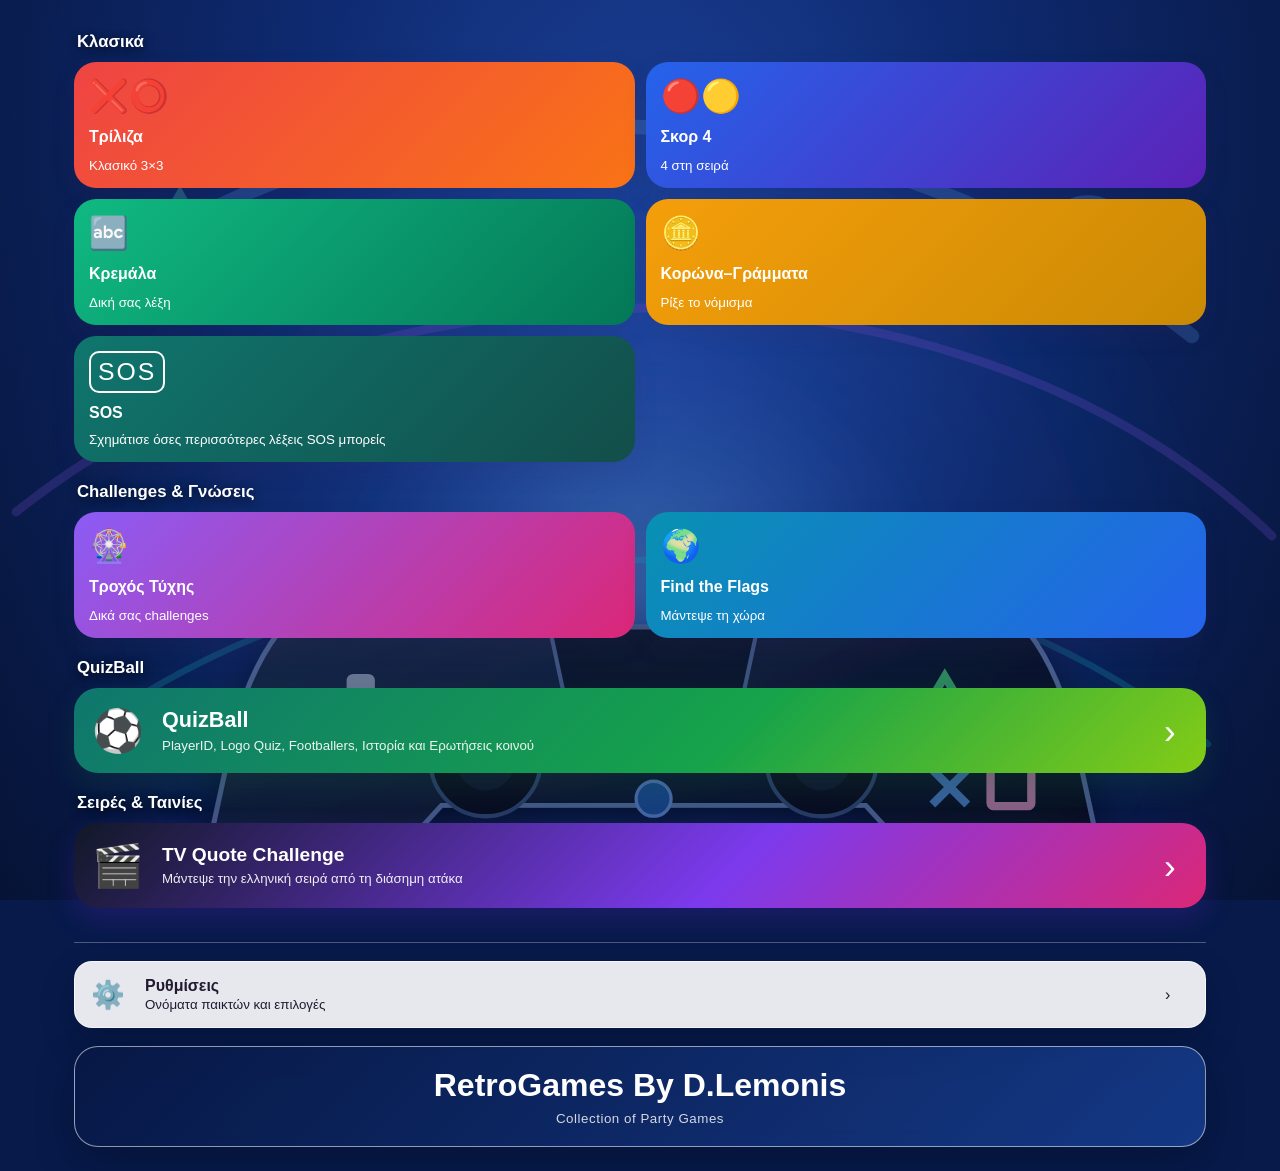
==== index.html @ a73747a1 "Add files via upload" ====
<!DOCTYPE html>
<html lang="el">
<head>
<meta charset="UTF-8">
<meta name="viewport" content="width=device-width,initial-scale=1,viewport-fit=cover">
<meta name="theme-color" content="#5b21b6">
<title>RetroGames By D.Lemonis</title>
<link rel="manifest" href="manifest.json">
<link rel="stylesheet" href="style.css?v=stable4">
</head>
<body class="home-view">
<div class="app">
<header class="topbar">
<button id="back" class="header-box back-box hidden" aria-label="Πίσω">←</button>
<div class="brand-box"><h1 id="title">RetroGames By D.Lemonis</h1><p id="subtitle" class="hidden"></p></div>
<div class="header-spacer" aria-hidden="true"></div>
</header>

<main>
<div id="gamePlayersBar" class="game-players-bar hidden" aria-label="Ονόματα παικτών">
  <input id="quickP1" type="text" value="Παίκτης 1" aria-label="Όνομα Παίκτη 1" maxlength="24">
  <span>VS</span>
  <input id="quickP2" type="text" value="Παίκτης 2" aria-label="Όνομα Παίκτη 2" maxlength="24">
</div>
<section id="home" class="screen active">

<h2>Κλασικά</h2>
<div class="grid">
<button class="game red" data-screen="tic"><i>❌⭕</i><b>Τρίλιζα</b><small>Κλασικό 3×3</small></button>
<button class="game blue" data-screen="connect"><i>🔴🟡</i><b>Σκορ 4</b><small>4 στη σειρά</small></button>
<button class="game green" data-screen="hang"><i>🔤</i><b>Κρεμάλα</b><small>Δική σας λέξη</small></button>
<button class="game gold" data-screen="coin"><i>🪙</i><b>Κορώνα–Γράμματα</b><small>Ρίξε το νόμισμα</small></button>
<button class="game sos-card" data-screen="sos"><i>SOS</i><b>SOS</b><small>Σχημάτισε όσες περισσότερες λέξεις SOS μπορείς</small></button>
</div>

<h2>Challenges & Γνώσεις</h2>
<div class="grid">
<button class="game purple" data-screen="wheel"><i>🎡</i><b>Τροχός Τύχης</b><small>Δικά σας challenges</small></button>
<button class="game cyan" type="button" onclick="location.href='find-the-flags.html'"><i>🌍</i><b>Find the Flags</b><small>Μάντεψε τη χώρα</small></button>
</div>

<h2>QuizBall</h2>
<button class="quizball-hero" data-screen="sports"><span class="quizball-icon">⚽</span><span><b>QuizBall</b><small>PlayerID, Logo Quiz, Footballers, Ιστορία και Ερωτήσεις κοινού</small></span><span class="quizball-arrow">›</span></button>

<h2>Σειρές & Ταινίες</h2>
<button class="quote-game-hero" data-screen="quotes"><span class="quote-game-icon">🎬</span><span><b>TV Quote Challenge</b><small>Μάντεψε την ελληνική σειρά από τη διάσημη ατάκα</small></span><span class="quizball-arrow">›</span></button>

<div class="home-settings-wrap">
  <button class="home-settings-btn" data-screen="settings"><span>⚙️</span><span><b>Ρυθμίσεις</b><small>Ονόματα παικτών και επιλογές</small></span><span>›</span></button>
</div>
<div class="home-brand-banner" aria-label="RetroGames By D.Lemonis">
  <strong>RetroGames By D.Lemonis</strong>
  <small>Collection of Party Games</small>
</div>
</section>

<section id="tic" class="screen">
<div class="card score"><span><small id="ticN1"></small><b id="ticS1">0</b></span><span><small>Σειρά</small><b id="ticTurn">❌</b></span><span><small id="ticN2"></small><b id="ticS2">0</b></span></div>
<div id="ticBoard" class="tic-board"></div><p id="ticMsg" class="msg"></p>
<div class="actions"><button id="ticNew" class="primary">Νέος γύρος</button><button id="ticReset">Μηδενισμός</button></div>
</section>

<section id="connect" class="screen">
<div class="card score"><span><small id="conN1"></small><b id="conS1">0</b></span><span><small>Σειρά</small><b id="conTurn">🔴</b></span><span><small id="conN2"></small><b id="conS2">0</b></span></div>
<div id="conBoard" class="con-board"></div><p id="conMsg" class="msg"></p>
<div class="actions"><button id="conNew" class="primary">Νέος γύρος</button><button id="conReset">Μηδενισμός</button></div>
</section>

<section id="sos" class="screen">
<div class="card sos-head">
  <div><small>Παίζει τώρα</small><b id="sosTurnName">Παίκτης 1</b></div>
  <div class="sos-score"><span><small id="sosName1">Παίκτης 1</small><b id="sosScore1">0</b></span><span><small id="sosName2">Παίκτης 2</small><b id="sosScore2">0</b></span></div>
</div>
<div class="card sos-controls">
  <p>Διάλεξε γράμμα και μετά πάτησε ένα άδειο τετράγωνο.</p>
  <div class="sos-letter-pick"><button id="sosPickS" class="active">S</button><button id="sosPickO">O</button></div>
</div>
<div id="sosBoard" class="sos-board" aria-label="Πίνακας SOS"></div>
<p id="sosMsg" class="msg"></p>
<div class="actions"><button id="sosNew" class="primary">Νέο παιχνίδι</button><button id="sosReset">Μηδενισμός σκορ</button></div>
<div class="card sos-rules"><b>Κανόνες</b><p>Κάθε οριζόντιο, κάθετο ή διαγώνιο SOS δίνει 1 πόντο. Όταν σχηματίσεις SOS, παίζεις ξανά. Το παιχνίδι τελειώνει όταν γεμίσει ο πίνακας.</p></div>
</section>

<section id="hang" class="screen">
<div id="hangSetup" class="card form-card"><h2>Νέα κρυφή λέξη</h2>
<label>Λέξη<input id="secret" type="text" autocomplete="on" autocorrect="on" autocapitalize="characters" spellcheck="true" placeholder="Γράψε την κρυφή λέξη"></label>
<label>Βοήθεια<input id="hint" type="text" placeholder="π.χ. Ζώο"></label>
<button id="hangStart" class="primary full">Έναρξη</button></div>
<div id="hangPlay" class="hidden">
<div class="card hang-card"><div id="hangFace">🙂</div><small>Λάθη: <b id="mistakes">0</b>/6</small><p id="hintOut"></p><div id="wordOut"></div><p id="wrongOut"></p></div>
<div id="keyboard" class="keyboard"></div><p id="hangMsg" class="msg"></p><button id="hangNew" class="primary full">Νέα λέξη</button>
</div>
</section>

<section id="coin" class="screen">
<div class="card coin-card"><div id="coinDisc" class="coin-disc">👑</div><h2 id="coinResult">Πάτησε για ρίψη</h2><button id="flipCoin" class="primary full">Ρίξε το νόμισμα</button></div>
<div class="card list-card"><h3>Τελευταίες ρίψεις</h3><div id="coinHistory"></div></div>
</section>

<section id="wheel" class="screen">
<div class="card wheel-players-card">
  <div class="wheel-turn-head"><span>Παίζει τώρα</span><strong id="wheelCurrentPlayer">Παίκτης 1</strong></div>
  <div class="inline"><input id="wheelPlayerInput" type="text" placeholder="Όνομα νέου παίκτη" maxlength="24"><button id="addWheelPlayer">＋</button></div>
  <div id="wheelPlayersList" class="wheel-players-list"></div>
</div>
<div class="wheel-wrap"><canvas id="wheelCanvas" width="700" height="700"></canvas><div class="pointer">▼</div></div>
<button id="spinWheel" class="primary full">Γύρισε τον τροχό</button><p id="wheelResult" class="msg"></p>
<div class="card form-card"><h3>Επιλογές τροχού (έως 12)</h3><p class="helper">Ο τροχός ξεκινά με 12 επιλογές. Μπορείς να τις αλλάξεις, να τις διαγράψεις ή να προσθέσεις νέες μέχρι το όριο.</p>
<div class="inline"><input id="wheelInput" type="text" placeholder="Νέο challenge"><button id="addWheel">＋</button></div>
<div id="wheelItems"></div></div>
</section>

<section id="flags" class="screen">
<div class="card quiz-card"><div class="flag-image-wrap"><img id="flagImage" class="flag-image" src="assets/flags/greece.webp" alt="Σημαία χώρας"></div><h2>Ποια χώρα είναι;</h2>
<div id="flagOptions" class="options"></div><p id="flagMsg" class="msg"></p>
<div class="row"><b>Σκορ: <span id="flagScore">0</span></b><button id="nextFlag" class="primary">Επόμενη</button></div></div>
</section>

<section id="sports" class="screen qb-dark">
<div id="quizSetup">
  <div class="qb-cover card"><div class="qb-ball">⚽</div><h2>QUIZBALL</h2><p>Inspired from</p><strong>ΑΙΜΙΛΙΟΣ ΟΙΚΟΝΟΜΙΔΗΣ</strong><small>(creator QuizBall)</small></div>
  <div class="card form-card qb-dark-card">
    <h2>ΕΠΙΛΟΓΗ ΠΑΙΚΤΩΝ</h2>
    <label>Αριθμός παικτών<select id="qbPlayerCount"><option value="1">1 παίκτης</option><option value="2">2 παίκτες</option><option value="3">3 παίκτες</option></select></label>
    <div id="qbNames" class="sports-names"></div>
  </div>
  <div class="card form-card qb-dark-card">
    <h2>ΕΠΙΛΟΓΗ ΚΑΤΗΓΟΡΙΩΝ</h2>
    <p class="helper">Οι επιλεγμένες κατηγορίες θα είναι διαθέσιμες σε κάθε σειρά. Μπορείς να διαλέξεις την ίδια κατηγορία ξανά.</p>
    <div class="qb-category-list">
      <label class="qb-choice active"><input type="checkbox" value="logo1" checked><span><b>LOGO QUIZ ×1</b><small>3 επιλογές · 1 πόντος</small></span></label>
      <label class="qb-choice"><input type="checkbox" value="logo2"><span><b>LOGO QUIZ ×2</b><small>Πληκτρολόγηση · 2 πόντοι</small></span></label>
      <label class="qb-choice"><input type="checkbox" value="top5"><span><b>TOP 5 ×3</b><small>5 σωστές απαντήσεις</small></span></label>
      <label class="qb-choice"><input type="checkbox" value="playerid"><span><b>PLAYER ID ×2</b><small>Καρτέλα καριέρας</small></span></label>
      <label class="qb-choice"><input type="checkbox" value="footballers"><span><b>FOOTBALLERS ×1</b><small>Φωτογραφία · 4 επιλογές</small></span></label>
      <label class="qb-choice"><input type="checkbox" value="audience"><span><b>ΕΡΩΤΗΣΕΙΣ ΚΟΙΝΟΥ ×1</b><small>Πληκτρολόγηση</small></span></label>
    </div>
    <div id="qbRoundsInfo" class="rounds-info"></div><button id="qbStart" class="primary full">ΕΝΑΡΞΗ ΠΑΙΧΝΙΔΙΟΥ</button>
  </div>
</div>
<div id="quizGame" class="hidden">
  <div class="sports-game-head card qb-dark-card"><div><small>ΠΑΙΖΕΙ ΤΩΡΑ</small><b id="qbTurnName"></b><small id="qbProgress"></small></div><div id="qbScoreboard" class="sports-scoreboard"></div><button id="qbQuit" class="secondary">ΤΕΛΟΣ</button></div>
  <div id="qbCategoryPick" class="card quiz-card qb-dark-card"><h2>ΔΙΑΛΕΞΕ ΚΑΤΗΓΟΡΙΑ</h2><div id="qbAvailableCats" class="qb-pick-grid"></div></div>
  <div id="qbBeforeQuestion" class="card quiz-card qb-dark-card hidden"><h2 id="qbBeforeTitle"></h2><p>Θέλεις να χρησιμοποιήσεις τον διπλασιασμό πριν δεις την ερώτηση;</p><div class="qb-before-actions"><button id="qbUseDouble" class="help-btn">×2 ΠΟΝΤΟΙ<small>1 χρήση</small></button><button id="qbNoDouble" class="primary">ΧΩΡΙΣ ΔΙΠΛΑΣΙΑΣΜΟ</button></div></div>
  <div id="qbQuestionCard" class="card quiz-card qb-dark-card hidden">
    <div class="qb-question-top"><span id="qbCategory" class="quiz-chip"></span><b id="qbPoints"></b></div>
    <div id="qbImageBox" class="image-box logo logo-mask"><img id="qbLogo" alt="Εικόνα ερώτησης"><div id="qbLogoFallback">⚽</div><div class="logo-cover logo-cover-top"></div><div class="logo-cover logo-cover-mid"></div></div>
    <div id="qbPlayerIdCard" class="player-id-card hidden"></div><h2 id="qbQuestion"></h2><div id="qbMultiple" class="options"></div>
    <button id="qbConfirm" class="primary full hidden" disabled>ΕΠΙΒΕΒΑΙΩΣΗ ΑΠΑΝΤΗΣΗΣ</button><div id="qbWritten" class="written-answer hidden"><input id="qbAnswer" type="text" autocomplete="off" placeholder="Γράψε την απάντηση"><button id="qbSubmit" class="primary">ΕΠΙΒΕΒΑΙΩΣΗ ΑΠΑΝΤΗΣΗΣ</button></div>
    <div id="qbTop5" class="top5-panel hidden"><p class="helper">Βρες 5 σωστές. Έχεις δικαίωμα για 1 λάθος.</p><div id="qbTop5Inputs" class="top5-inputs"></div><button id="qbTop5Check4" class="primary full">ΕΛΕΓΧΟΣ</button><div id="qbTop5Decision" class="top5-decision hidden"><div class="actions"><button id="qbTop5Stop">ΣΤΑΜΑΤΑΩ · +1</button><button id="qbTop5Risk" class="primary">ΡΙΣΚΑΡΩ ΓΙΑ 3</button></div></div><div id="qbTop5RiskBox" class="hidden"><input id="qbTop5Fifth" type="text" placeholder="5η απάντηση"><button id="qbTop5Submit5" class="primary full">ΕΛΕΓΧΟΣ</button></div></div>
    <div class="qb-helps"><button id="qb5050" class="help-btn">50-50<small>1 χρήση</small></button><button id="qbPass" class="pass-btn">ΠΑΣΟ<small>Χάνεις την ερώτηση</small></button></div>
    <p id="qbMsg" class="msg"></p><button id="qbNext" class="primary full hidden">ΕΠΟΜΕΝΟΣ ΠΑΙΚΤΗΣ</button>
  </div>
</div>
<div id="quizResults" class="hidden"><div class="card quiz-results qb-dark-card"><div class="result-ball">🏆</div><h2>ΤΕΛΙΚΑ ΑΠΟΤΕΛΕΣΜΑΤΑ</h2><div id="qbFinal"></div><button id="qbAgain" class="primary full">ΝΕΟ ΠΑΙΧΝΙΔΙ</button></div></div>
</section>

<section id="quotes" class="screen">
<div id="quoteHub">
  <div class="card quote-cover"><div class="quote-cover-icon">🎬</div><h2>TV Quote Challenge</h2><p>Δες τη φωτογραφία, διάβασε την ατάκα και μάντεψε την ελληνική σειρά.</p></div>
  <div class="quote-hub-actions">
    <div class="quote-level-title">Διάλεξε επίπεδο</div>
    <button id="quoteBeginnerBtn" class="primary full">🖼️ ΑΡΧΑΡΙΟΣ · ΜΕ ΦΩΤΟΓΡΑΦΙΑ</button>
    <button id="quoteAdvancedBtn" class="secondary full">💬 ΠΡΟΧΩΡΗΜΕΝΟΣ · ΜΟΝΟ ΑΤΑΚΑ</button>
    <button id="quoteManageBtn" class="secondary full">＋ ΠΡΟΣΘΗΚΗ / ΕΠΕΞΕΡΓΑΣΙΑ ΕΡΩΤΗΣΕΩΝ</button>
  </div>
  <p id="quoteCount" class="helper centered"></p>
</div>

<div id="quoteManager" class="hidden">
  <div class="card form-card">
    <h2>Νέα ερώτηση</h2>
    <label>Φωτογραφία σειράς ή ταινίας<input id="quoteImage" type="file" accept="image/*"></label>
    <div id="quotePreview" class="quote-preview hidden"><img alt="Προεπισκόπηση"></div>
    <label>Ατάκα<textarea id="quoteText" rows="3" placeholder="Γράψε την ατάκα..."></textarea></label>
    <label>Σωστή σειρά ή ταινία<input id="quoteCorrect" type="text" placeholder="π.χ. Στο Παρά Πέντε"></label>
    <label>Λάθος επιλογή 1<input id="quoteWrong1" type="text"></label>
    <label>Λάθος επιλογή 2<input id="quoteWrong2" type="text"></label>
    <label>Λάθος επιλογή 3<input id="quoteWrong3" type="text"></label>
    <button id="quoteSave" class="primary full">ΑΠΟΘΗΚΕΥΣΗ ΕΡΩΤΗΣΗΣ</button>
  </div>
  <div class="card list-card"><h3>Αποθηκευμένες ερωτήσεις</h3><div id="quoteQuestionList"></div></div>
  <button id="quoteManagerBack" class="secondary full">ΠΙΣΩ</button>
</div>

<div id="quoteGame" class="hidden">
  <div class="card quote-score"><span>Γύρος <b id="quoteRound">1</b></span><span id="quoteLevelBadge" class="quote-level-badge">Αρχάριος</span><span>Σκορ <b id="quoteScore">0</b></span></div>
  <div class="card quiz-card quote-card">
    <div id="quoteGameImage" class="quote-game-image hidden"><img alt="Εικόνα ερώτησης"></div>
    <blockquote id="quoteGameText"></blockquote>
    <h3>Από ποια ελληνική σειρά είναι;</h3>
    <div id="quoteOptions" class="options"></div>
    <button id="quoteConfirm" class="primary full" disabled>ΕΠΙΒΕΒΑΙΩΣΗ ΑΠΑΝΤΗΣΗΣ</button>
    <p id="quoteMsg" class="msg"></p>
    <button id="quoteNext" class="primary full hidden">ΕΠΟΜΕΝΗ ΕΡΩΤΗΣΗ</button>
  </div>
  <button id="quoteEnd" class="secondary full">ΤΕΛΟΣ ΠΑΙΧΝΙΔΙΟΥ</button>
</div>

<div id="quoteResults" class="hidden">
  <div class="card quote-results"><div>🏆</div><h2>Τέλος παιχνιδιού</h2><p>Τελικό σκορ</p><strong id="quoteFinalScore">0</strong><button id="quoteAgain" class="primary full">ΝΕΟ ΠΑΙΧΝΙΔΙ</button></div>
</div>
</section>



<section id="settings" class="screen">
<div class="card form-card"><h2>Ονόματα παικτών</h2>
<label>Παίκτης 1<input id="p1Input" type="text"></label>
<label>Παίκτης 2<input id="p2Input" type="text"></label>
<button id="saveSettings" class="primary full">Αποθήκευση ονομάτων</button></div>

<div class="card form-card settings-games"><h2>Διορθώσεις παιχνιδιών</h2>
<p class="helper">Άνοιξε γρήγορα το παιχνίδι που θέλεις να διορθώσεις ή να ενημερώσεις.</p>
<button id="settingsWheel" class="settings-link"><span>🎡</span><span><b>Τροχός Τύχης</b><small>Προσθήκη, αλλαγή και διαγραφή επιλογών</small></span><span>›</span></button>
<button id="settingsQuotes" class="settings-link"><span>🎬</span><span><b>TV Quote Challenge</b><small>Προσθήκη και επεξεργασία ερωτήσεων</small></span><span>›</span></button>
<button id="settingsQuizball" class="settings-link"><span>⚽</span><span><b>QuizBall</b><small>Άνοιγμα κατηγοριών και ερωτήσεων</small></span><span>›</span></button>
</div>

<div class="card form-card"><h2>Find the Flags</h2>
<p class="helper">Μπορείς να διορθώσεις το όνομα χώρας, να αλλάξεις τη σημαία ή να προσθέσεις νέα χώρα.</p>
<div class="flag-editor-add"><input id="newFlagEmoji" placeholder="assets/flags/όνομα.webp" type="text" maxlength="8" placeholder="🇬🇷"><input id="newFlagCountry" type="text" placeholder="Όνομα χώρας"><button id="addFlagItem" class="primary">＋</button></div>
<div id="flagEditorList" class="flag-editor-list"></div>
<button id="resetFlags" class="secondary full">Επαναφορά αρχικής λίστας</button>
</div>
</section>
</main>
</div>
<div id="toast"></div>
<script src="app.js?v=stable4"></script>
</body>
</html>
---- style.css ----
*{box-sizing:border-box}:root{--p:#5b21b6;--p2:#9333ea;--bg:#f5f2ff;--card:#fff;--txt:#211a32;--mut:#756d86;--border:#e7e1ef}
html,body{margin:0;min-height:100%;font-family:-apple-system,BlinkMacSystemFont,"Segoe UI",Arial,sans-serif;background:linear-gradient(#eee8ff,#faf8ff 38%,#f6f4f8);color:var(--txt)}
button,input{font:inherit}button{cursor:pointer}.app{max-width:760px;margin:auto;padding:env(safe-area-inset-top) 15px calc(24px + env(safe-area-inset-bottom))}
header{display:grid;grid-template-columns:44px 1fr 44px;gap:8px;align-items:center;padding:14px 0 18px}h1{margin:0;font-size:1.35rem}header p{margin:3px 0;color:var(--mut);font-size:.85rem}.icon{height:44px;border:0;border-radius:14px;background:white;font-size:1.2rem;box-shadow:0 8px 24px #3b26651c}.hidden{display:none!important}.screen,.pane{display:none}.screen.active,.pane.active{display:block}.card{background:#fffffff2;border:1px solid #fff;border-radius:22px;box-shadow:0 10px 28px #3b266518}.players{padding:18px;display:flex;justify-content:space-between}.players span{color:var(--mut)}h2{font-size:1.05rem;margin:20px 3px 10px}.grid{display:grid;grid-template-columns:1fr 1fr;gap:11px}.game{min-height:126px;border:0;border-radius:22px;padding:15px;color:#fff;text-align:left;display:flex;flex-direction:column;justify-content:space-between;box-shadow:0 10px 25px #39275a22}.game i{font-style:normal;font-size:2rem}.game b,.game small{display:block}.red{background:linear-gradient(135deg,#ef4444,#f97316)}.blue{background:linear-gradient(135deg,#2563eb,#5b21b6)}.green{background:linear-gradient(135deg,#10b981,#047857)}.gold{background:linear-gradient(135deg,#f59e0b,#ca8a04)}.purple{background:linear-gradient(135deg,#8b5cf6,#db2777)}.cyan{background:linear-gradient(135deg,#0891b2,#2563eb)}.sport{background:linear-gradient(135deg,#16a34a,#15803d)}.dark{background:linear-gradient(135deg,#475569,#111827)}
.score{display:grid;grid-template-columns:1fr 90px 1fr;text-align:center;padding:14px}.score small{display:block;color:var(--mut)}.score b{font-size:1.55rem}.tic-board{width:min(88vw,390px);aspect-ratio:1;margin:20px auto;padding:8px;display:grid;grid-template-columns:repeat(3,1fr);gap:8px;background:#d8cff0;border-radius:22px}.tic-cell{border:0;border-radius:16px;background:#fff;font-size:3rem}.msg{text-align:center;min-height:25px;font-weight:800;color:var(--p)}.actions{display:flex;gap:9px;justify-content:center}.actions button,.primary,.form-card button,.inline button{border:0;border-radius:14px;padding:13px 17px;font-weight:800}.primary{background:linear-gradient(135deg,var(--p),var(--p2));color:#fff}.full{width:100%}.con-board{margin:20px auto;width:min(96vw,520px);background:#2563eb;border:7px solid #1d4ed8;border-radius:20px;padding:7px;display:grid;grid-template-columns:repeat(7,1fr);gap:5px}.con-cell{aspect-ratio:1;border:0;border-radius:50%;background:#eef2ff}.con-cell.r{background:#ef4444}.con-cell.y{background:#facc15}
.form-card,.list-card,.quiz-card,.coin-card{padding:20px;margin-bottom:15px}.form-card label{display:block;margin:14px 0;font-weight:700;font-size:.9rem}.form-card input,.inline input{width:100%;margin-top:7px;border:1px solid var(--border);border-radius:14px;padding:13px;background:#faf9fd}.hang-card{text-align:center;padding:20px}.hang-card #hangFace{font-size:4.5rem}.hang-card #wordOut{font-size:1.7rem;font-weight:900;letter-spacing:.2em;margin:20px 0}.keyboard{display:grid;grid-template-columns:repeat(6,1fr);gap:6px;margin:15px 0}.keyboard button{border:0;border-radius:10px;background:#fff;padding:11px 3px;font-weight:800}.keyboard button:disabled{opacity:.3}
.coin-card{text-align:center}.coin-disc{width:180px;height:180px;border-radius:50%;margin:10px auto 20px;background:radial-gradient(circle at 35% 30%,#fff3a4,#eab308 55%,#a16207);display:grid;place-items:center;font-size:5rem;border:8px solid #facc15}.coin-disc.flip{animation:flip .9s ease}@keyframes flip{to{transform:rotateY(1080deg)}}.wheel-wrap{position:relative;width:min(92vw,520px);margin:0 auto 14px}.wheel-wrap canvas{width:100%;display:block}.pointer{position:absolute;top:-5px;left:50%;transform:translateX(-50%);font-size:2.4rem;color:#ef4444}.inline{display:flex;gap:7px}.inline input{margin:0}#wheelItems>div,.custom-row{display:flex;gap:8px;align-items:center;padding:10px 0;border-bottom:1px solid var(--border)}#wheelItems span,.custom-row span{flex:1}.flag{font-size:7rem;text-align:center}.options{display:grid;grid-template-columns:1fr 1fr;gap:8px}.options button{padding:13px;border:1px solid var(--border);border-radius:13px;background:#fff;font-weight:700}.options button.correct{background:#dcfce7;border-color:#22c55e}.options button.wrong{background:#fee2e2;border-color:#ef4444}.row{display:flex;justify-content:space-between;align-items:center}.tabs{display:flex;gap:7px;overflow:auto;margin-bottom:14px}.tab{white-space:nowrap;border:0;border-radius:999px;padding:10px 14px;background:#ece8f4;font-weight:700}.tab.active{background:var(--p);color:#fff}.image-box{height:300px;border-radius:18px;background:#ece8f4;overflow:hidden;display:grid;place-items:center}.image-box img{width:100%;height:100%;object-fit:cover}.image-box div{font-size:5rem}.image-box.logo img{object-fit:contain;padding:25px;background:#fff}.stat-grid{display:grid;grid-template-columns:1fr 1fr;gap:11px}.stat-grid .card{text-align:center;padding:22px}.stat-grid small{display:block;color:var(--mut)}.stat-grid b{font-size:1.8rem}#toast{position:fixed;bottom:25px;left:50%;transform:translate(-50%,30px);opacity:0;background:#1f172a;color:#fff;padding:12px 17px;border-radius:13px;transition:.2s;z-index:20}#toast.show{opacity:1;transform:translate(-50%,0)}
@media(max-width:420px){.game{min-height:116px;padding:13px}.keyboard{grid-template-columns:repeat(5,1fr)}.image-box{height:250px}.options{grid-template-columns:1fr}}.help{margin:-4px 0 12px;color:var(--mut);font-size:.9rem;line-height:1.4}.import-editor{display:grid;grid-template-columns:repeat(2,minmax(0,1fr));gap:10px;margin:12px 0}.import-item{border:1px solid var(--border);border-radius:16px;padding:9px;background:#faf9fd}.import-item img,.custom-thumb{width:100%;height:130px;object-fit:cover;border-radius:12px;background:#ece8f4}.import-item input{width:100%;margin-top:8px;border:1px solid var(--border);border-radius:11px;padding:10px}.custom-entry{border-bottom:1px solid var(--border);padding:12px 0}.custom-entry-head{display:flex;gap:10px;align-items:center}.custom-entry .custom-thumb{width:72px;height:72px;flex:0 0 72px}.custom-entry-main{flex:1;min-width:0}.custom-entry-main input{width:100%;border:1px solid var(--border);border-radius:11px;padding:10px;margin-bottom:7px}.custom-entry-actions{display:flex;gap:6px}.custom-entry-actions button{border:0;border-radius:10px;padding:8px 10px}.logo .custom-thumb,.import-item.team img{object-fit:contain;background:white;padding:7px}@media(max-width:420px){.import-editor{grid-template-columns:1fr}}

.helper{color:var(--mut);font-size:.9rem;margin-top:-4px}.import-editor{display:grid;grid-template-columns:repeat(2,1fr);gap:10px;margin:12px 0}.import-item{border:1px solid var(--border);border-radius:16px;padding:10px;background:#faf9fd}.import-item img{width:100%;aspect-ratio:1;object-fit:cover;border-radius:12px;background:#fff}.import-item input{margin-top:8px!important}.custom-row img{width:58px;height:58px;object-fit:cover;border-radius:12px;background:#fff}.custom-row .edit-name{flex:1;min-width:0;border:1px solid var(--border);border-radius:10px;padding:9px}.team-badge{width:100%;height:100%;display:grid;place-items:center;background:linear-gradient(145deg,#111827,#475569);color:white;font-weight:900;font-size:2.2rem;clip-path:polygon(50% 0,92% 16%,84% 76%,50% 100%,16% 76%,8% 16%)}@media(max-width:420px){.import-editor{grid-template-columns:1fr}}
.photo-change{display:inline-flex!important;align-items:center;border:0;border-radius:10px;padding:8px 10px!important;margin:0!important;background:#ece8f4;font-size:inherit!important;font-weight:700!important;cursor:pointer}.custom-entry-main small{display:block;color:var(--mut);margin-bottom:5px}

select{width:100%;margin-top:7px;border:1px solid var(--border);border-radius:14px;padding:13px;background:#faf9fd}.secondary{border:1px solid var(--border);border-radius:14px;padding:12px 16px;background:#fff;font-weight:800}.sports-start{max-width:560px;margin:0 auto}.sports-start .secondary{margin-top:10px}.sports-names{display:grid;grid-template-columns:repeat(3,1fr);gap:8px}.sports-game-head{padding:14px;display:grid;grid-template-columns:1fr auto auto;gap:12px;align-items:center;margin-bottom:14px}.sports-game-head small{display:block;color:var(--mut)}.sports-game-head b{display:block;font-size:1.1rem}.sports-scoreboard{display:flex;gap:7px;flex-wrap:wrap}.sports-scoreboard span{min-width:65px;padding:7px 10px;border-radius:12px;background:#f0ecf7;text-align:center}.sports-scoreboard span.active{background:var(--p);color:#fff}.sports-scoreboard small,.sports-scoreboard b{display:block}.add-head{display:flex;align-items:center;gap:12px;margin-bottom:10px}.add-head h2{margin:0}.upload-box{display:block;border:2px dashed var(--p);border-radius:16px;padding:16px;text-align:center;background:#f7f2ff}.upload-box input{margin-top:10px!important}.import-item.team img{object-fit:contain!important;padding:8px;background:#fff}.logo img{object-fit:contain!important;background:#fff!important;padding:18px!important}@media(max-width:560px){.sports-names{grid-template-columns:1fr}.sports-game-head{grid-template-columns:1fr}.sports-scoreboard{order:3}.sports-game-head .secondary{width:100%}}
/* V5 - καθαρή κεφαλίδα και QuizBall */
.topbar{grid-template-columns:58px minmax(0,1fr) 82px;gap:10px;padding-top:14px}
.brand-box{min-height:58px;background:#fff;border:1px solid #fff;border-radius:18px;box-shadow:0 10px 26px #3b26651c;display:flex;flex-direction:column;justify-content:center;padding:10px 15px;overflow:hidden}
.brand-box h1{font-size:1.15rem;line-height:1.2;white-space:normal;word-break:normal}
.header-box{height:58px;border:0;border-radius:18px;background:#fff;box-shadow:0 10px 26px #3b26651c;font-weight:800;color:var(--txt)}
.settings-box{display:flex;flex-direction:column;align-items:center;justify-content:center;gap:2px;padding:5px}.settings-box span{font-size:1.25rem}.settings-box small{font-size:.65rem}.back-box{font-size:1.5rem}
.quizball-hero{width:100%;border:0;border-radius:24px;padding:18px;background:linear-gradient(135deg,#0f766e,#16a34a 58%,#84cc16);color:#fff;display:grid;grid-template-columns:58px 1fr 24px;align-items:center;gap:12px;text-align:left;box-shadow:0 12px 28px #16653435}.quizball-icon{font-size:2.6rem}.quizball-hero b{display:block;font-size:1.35rem}.quizball-hero small{display:block;margin-top:4px;line-height:1.35;opacity:.92}.quizball-arrow{font-size:2.2rem}
.quizball-title{padding:18px;display:flex;align-items:center;gap:14px;margin-bottom:14px;background:linear-gradient(135deg,#052e2b,#166534);color:#fff}.quizball-title>span{font-size:3rem}.quizball-title h2{margin:0;font-size:1.45rem}.quizball-title p{margin:4px 0 0;opacity:.85}
.quiz-category-grid{display:grid;grid-template-columns:1fr 1fr;gap:11px}.quiz-category{min-height:142px;border:0;border-radius:22px;padding:16px;color:#fff;text-align:left;display:flex;flex-direction:column;justify-content:space-between;box-shadow:0 10px 24px #1f29372c}.quiz-category i{font-style:normal;font-size:2.2rem}.quiz-category b{font-size:1.08rem}.quiz-category small{line-height:1.3}.quiz-category.playerid{background:linear-gradient(135deg,#2563eb,#4338ca)}.quiz-category.logoquiz{background:linear-gradient(135deg,#f97316,#dc2626)}.quiz-category.footballers{background:linear-gradient(135deg,#16a34a,#047857)}.quiz-category.history{background:linear-gradient(135deg,#7c3aed,#4c1d95)}.quiz-category.audience{background:linear-gradient(135deg,#0891b2,#0e7490);grid-column:1/-1;min-height:118px}.manage-quiz{margin-top:12px;border:1px solid #d8d0e8;border-radius:16px;padding:14px;background:#fff;font-weight:800;color:var(--p)}
.quiz-chip{display:inline-block;padding:7px 11px;border-radius:999px;background:#ede9fe;color:#5b21b6;font-weight:800;font-size:.8rem}.text-quiz-card h2{font-size:1.35rem;line-height:1.35;margin:18px 0}.question-list{margin-top:20px}.question-list h3{margin:18px 0 6px}.question-row{display:grid;grid-template-columns:1fr auto auto;gap:7px;align-items:center;padding:11px 0;border-bottom:1px solid var(--border)}.question-row div{min-width:0}.question-row b,.question-row small{display:block}.question-row small{color:var(--mut);margin-top:4px}.question-row button{padding:9px!important}
@media(max-width:420px){.topbar{grid-template-columns:50px minmax(0,1fr) 70px}.brand-box h1{font-size:1rem}.settings-box small{font-size:.58rem}.quiz-category-grid{grid-template-columns:1fr 1fr}.quiz-category{min-height:132px;padding:13px}.quiz-category small{font-size:.78rem}}

/* QuizBall ολοκληρωμένο παιχνίδι */
.qb-category-list{display:grid;gap:9px}.qb-choice{margin:0!important;display:flex!important;align-items:center;gap:12px;padding:13px;border:1px solid var(--border);border-radius:16px;background:#faf9fd}.qb-choice.active{border-color:#16a34a;background:#f0fdf4}.qb-choice input{width:22px!important;height:22px;margin:0!important}.qb-choice span{display:block}.qb-choice b,.qb-choice small{display:block}.qb-choice small{color:var(--mut);margin-top:3px}.qb-choice:has(input:disabled){opacity:.5}.rounds-info{display:flex;justify-content:space-between;align-items:center;margin:14px 0;padding:13px;border-radius:14px;background:#ede9fe}.rounds-info small{color:var(--mut)}.qb-question-top{display:flex;justify-content:space-between;align-items:center;margin-bottom:12px}.logo-mask{position:relative}.logo-mask:after{content:"";position:absolute;left:10%;right:10%;top:3%;height:20%;backdrop-filter:blur(12px);-webkit-backdrop-filter:blur(12px);background:#ffffffa8;border-radius:12px;pointer-events:none}.written-answer{display:flex;gap:8px;margin-top:14px}.written-answer input{flex:1;min-width:0;border:1px solid var(--border);border-radius:14px;padding:13px}.qb-helps{display:grid;grid-template-columns:1fr 1fr;gap:8px;margin:15px 0}.help-btn{border:1px solid #d8d0e8;border-radius:14px;padding:12px;background:#fff;font-weight:800}.help-btn small{display:block;color:var(--mut);font-weight:600;margin-top:3px}.help-btn.used,.help-btn:disabled{opacity:.45}.quiz-results{text-align:center;padding:24px}.result-ball{font-size:4rem}.quiz-results h2{font-size:1.6rem}.result-row{display:flex;justify-content:space-between;align-items:center;padding:14px;border-bottom:1px solid var(--border);font-size:1.05rem}.result-row:first-child{background:#fefce8;border-radius:14px}.result-row b{white-space:nowrap}@media(max-width:520px){.rounds-info{align-items:flex-start;flex-direction:column;gap:4px}.written-answer{flex-direction:column}.qb-helps{grid-template-columns:1fr 1fr}}
.top5-panel{margin-top:14px}.top5-inputs{display:grid;gap:10px;margin:12px 0}.top5-inputs input,#qbTop5Fifth{width:100%;box-sizing:border-box}.top5-decision{margin-top:14px;padding:14px;border-radius:14px;background:rgba(245,158,11,.12);border:1px solid rgba(245,158,11,.35)}.top5-decision p{margin-top:0}.top5-decision .actions{display:grid;grid-template-columns:1fr 1fr;gap:10px}.top5-panel .correct-input{border-color:#16a34a;background:rgba(22,163,74,.08)}

/* QuizBall creator credit — εμφανίζεται μόνο στην αρχική οθόνη του QuizBall */
.quizball-credit{margin:.35rem 0 0;font-size:.78rem;opacity:.82;font-style:italic;line-height:1.35}
.quizball-credit strong{font-style:normal;letter-spacing:.02em}

.top5-mistake-note{margin:0 0 10px;font-weight:700;color:#f4c95d}.wrong-input{border-color:#ef5350!important;background:rgba(239,83,80,.12)!important}

/* V12 — Responsive/mobile-first βελτιώσεις για iPhone, Android, tablet και υπολογιστή */
html{-webkit-text-size-adjust:100%;text-size-adjust:100%}
body{overflow-x:hidden}
button,input,select{touch-action:manipulation}
button{min-height:44px;-webkit-tap-highlight-color:transparent}
input,select{font-size:16px}
.app{width:100%;max-width:1180px;padding-left:max(12px,env(safe-area-inset-left));padding-right:max(12px,env(safe-area-inset-right));padding-bottom:max(24px,env(safe-area-inset-bottom))}

/* Το QuizBall γεμίζει σωστά τον διαθέσιμο χώρο χωρίς να γίνεται υπερβολικά πλατύ */
#sports{width:100%}
#quizSetup,#quizGame,#quizResults{width:100%;max-width:920px;margin-inline:auto}
#sports .form-card,#sports .quiz-card,#sports .sports-game-head,#sports .quizball-title{border-radius:20px}
#sports .primary,#sports .secondary,#sports .help-btn{min-height:48px}
#sports .qb-choice{min-height:62px}
#sports .qb-choice span{min-width:0}
#sports .qb-choice b{font-size:1rem}
#sports .qb-choice small{line-height:1.35}
#sports .image-box{height:clamp(220px,42vw,390px)}
#sports .image-box.logo img{max-width:100%;max-height:100%}
#sports .qb-question-top{gap:10px;flex-wrap:wrap}
#sports #qbQuestion{font-size:clamp(1.2rem,3vw,1.7rem);line-height:1.35;text-align:center;margin:16px 0}
#sports .options button{min-height:54px;font-size:1rem}
#sports .written-answer input,#sports .top5-inputs input,#sports #qbTop5Fifth{min-height:50px;font-size:16px}
#sports .top5-inputs{grid-template-columns:repeat(2,minmax(0,1fr))}
#sports .sports-scoreboard{justify-content:center}
#sports .sports-scoreboard span{min-width:90px}
#sports .qb-helps button{min-height:54px}

/* Tablet / desktop */
@media (min-width:768px){
  .app{padding-left:24px;padding-right:24px}
  .topbar{position:sticky;top:0;z-index:10;padding:14px 0;background:linear-gradient(#eee8fff2,#eee8ffcc,transparent);backdrop-filter:blur(8px);-webkit-backdrop-filter:blur(8px)}
  #quizSetup{display:grid;grid-template-columns:1fr 1.15fr;gap:16px;align-items:start}
  #quizSetup>.quizball-title{grid-column:1/-1}
  #quizSetup>.form-card{margin-bottom:0}
  #sports .qb-category-list{grid-template-columns:1fr 1fr}
  #sports .qb-choice:nth-child(n+4){grid-column:auto}
  #sports .sports-game-head{grid-template-columns:minmax(180px,1fr) auto auto}
  #sports .quiz-card{padding:28px}
  #sports .options{grid-template-columns:repeat(3,minmax(0,1fr))}
  #sports .top5-inputs{grid-template-columns:repeat(2,minmax(0,1fr))}
}

/* Μεγάλος υπολογιστής */
@media (min-width:1024px){
  #quizGame{max-width:980px}
  #sports .quiz-card{padding:32px 40px}
  #sports .image-box{height:410px}
  #sports .written-answer{max-width:720px;margin:16px auto 0}
  #sports .qb-helps{max-width:720px;margin:18px auto}
  #sports .top5-panel{max-width:760px;margin:14px auto 0}
}

/* Κινητά */
@media (max-width:767px){
  .app{max-width:100%;padding-top:env(safe-area-inset-top)}
  .topbar{grid-template-columns:48px minmax(0,1fr) 68px;gap:7px;padding:10px 0 12px}
  .header-box{height:52px;border-radius:15px}
  .brand-box{min-height:52px;border-radius:15px;padding:8px 11px}
  .brand-box h1{font-size:.98rem}
  .settings-box span{font-size:1.1rem}
  .settings-box small{font-size:.55rem}
  #sports .quizball-title{padding:15px;gap:10px}
  #sports .quizball-title>span{font-size:2.35rem}
  #sports .quizball-title h2{font-size:1.3rem}
  #sports .quizball-title p{font-size:.86rem}
  #sports .quizball-credit{font-size:.72rem}
  #sports .form-card,#sports .quiz-card{padding:16px}
  #sports .sports-game-head{padding:12px;grid-template-columns:1fr;gap:10px}
  #sports .sports-scoreboard{order:2;display:grid;grid-template-columns:repeat(3,minmax(0,1fr));width:100%}
  #sports .sports-scoreboard span{min-width:0;padding:7px 5px}
  #sports .sports-game-head .secondary{order:3;width:100%}
  #sports .qb-category-list{gap:8px}
  #sports .qb-choice{padding:11px;gap:10px}
  #sports .rounds-info{font-size:.92rem}
  #sports .image-box{height:min(62vw,300px);border-radius:16px}
  #sports .image-box.logo img{padding:14px!important}
  #sports .logo-mask:after{left:6%;right:6%;height:22%}
  #sports .options{grid-template-columns:1fr;gap:9px}
  #sports .written-answer{flex-direction:column}
  #sports .written-answer button{width:100%}
  #sports .top5-inputs{grid-template-columns:1fr}
  #sports .top5-decision .actions{grid-template-columns:1fr}
  #sports .qb-helps{grid-template-columns:1fr 1fr;gap:8px}
  #sports .quiz-results{padding:22px 16px}
}

/* Πολύ μικρές οθόνες iPhone */
@media (max-width:380px){
  .app{padding-left:max(9px,env(safe-area-inset-left));padding-right:max(9px,env(safe-area-inset-right))}
  #sports .form-card,#sports .quiz-card{padding:13px}
  #sports .qb-choice b{font-size:.93rem}
  #sports .qb-choice small{font-size:.76rem}
  #sports .sports-scoreboard{grid-template-columns:1fr}
  #sports .qb-helps{grid-template-columns:1fr}
  #sports .image-box{height:240px}
}

/* Οριζόντια χρήση κινητού */
@media (orientation:landscape) and (max-height:540px) and (min-width:600px){
  #quizGame{max-width:100%}
  #sports .sports-game-head{position:sticky;top:0;z-index:8}
  #sports .quiz-card{display:grid;grid-template-columns:minmax(250px,42%) 1fr;column-gap:18px;align-items:start}
  #sports .qb-question-top,#sports #qbQuestion,#sports .options,#sports .written-answer,#sports .top5-panel,#sports .qb-helps,#sports #qbMsg,#sports #qbNext{grid-column:2}
  #sports .image-box{grid-column:1;grid-row:1/10;height:calc(100vh - 145px);min-height:230px;position:sticky;top:95px}
}
#sports .image-box.footballer-photo{background:#e9e6ef}
#sports .image-box.footballer-photo img{object-fit:cover;padding:0;background:transparent}
#sports .image-box.footballer-photo+ #qbQuestion{margin-top:14px}

/* Player ID category */
#sports .player-id-card{max-width:760px;margin:0 auto 16px;padding:18px;border:1px solid #d8d0e8;border-radius:22px;background:linear-gradient(145deg,#111827,#312e81);color:#fff;box-shadow:0 16px 34px #312e8130}
#sports .player-id-title{text-align:center;font-weight:1000;letter-spacing:.18em;font-size:1.08rem;margin-bottom:15px;color:#facc15}
#sports .player-id-route{display:grid;gap:8px}
#sports .player-id-stop{display:grid;grid-template-columns:34px 1fr;align-items:center;gap:10px;padding:9px 11px;border-radius:14px;background:#ffffff12;border:1px solid #ffffff18}
#sports .player-id-stop:not(:last-child){position:relative}
#sports .player-id-dot{width:30px;height:30px;display:grid;place-items:center;border-radius:50%;background:#facc15;color:#111827;font-weight:900}
#sports .player-id-stop b,#sports .player-id-stop small{display:block}
#sports .player-id-stop b{font-size:1rem}
#sports .player-id-stop small{margin-top:2px;color:#dbeafe;font-weight:700}
@media(max-width:520px){#sports .player-id-card{padding:13px;border-radius:18px}#sports .player-id-stop{padding:8px;grid-template-columns:30px 1fr}#sports .player-id-dot{width:27px;height:27px}#sports .player-id-stop b{font-size:.9rem}#sports .player-id-stop small{font-size:.78rem}}

/* QuizBall V16 dark game layout */
#sports.qb-dark{--qb-bg:#030817;--qb-card:#071126;--qb-line:#1d3557;--qb-blue:#42a5ff;--qb-green:#15803d;--qb-text:#f8fafc;--qb-muted:#a9b9cf;background:radial-gradient(circle at top,#0c1b38 0,#030817 42%,#02050c 100%);color:var(--qb-text);padding:12px;border-radius:24px}
#sports .qb-dark-card,#sports .qb-cover{background:linear-gradient(155deg,#071126,#020713);border:1px solid var(--qb-line);color:var(--qb-text);box-shadow:0 14px 36px #0008}
#sports .qb-cover{text-align:center;padding:28px 18px;margin-bottom:14px;background:linear-gradient(#020713dd,#071126ee),repeating-linear-gradient(0deg,#11213a 0 2px,transparent 2px 28px)}
#sports .qb-cover .qb-ball{font-size:4.6rem;filter:drop-shadow(0 0 18px #28a8ff)}
#sports .qb-cover h2{font-size:clamp(2.2rem,8vw,4rem);margin:0;color:#54b6ff;text-shadow:0 0 12px #168aff,0 0 28px #9333ea;letter-spacing:.04em}
#sports .qb-cover p,#sports .qb-cover small{display:block;color:#dbeafe;margin:8px 0 0}
#sports .qb-cover strong{display:block;color:#fde047;font-size:1.05rem;margin-top:4px}
#sports .qb-dark-card h2{color:var(--qb-blue);text-align:center;letter-spacing:.04em}
#sports .qb-dark-card label,#sports .qb-dark-card .helper{color:#dbeafe}
#sports .qb-dark-card input,#sports .qb-dark-card select{background:#020713;color:#fff;border-color:#294566}
#sports .qb-choice{background:#071126;border-color:#294566;color:#fff}
#sports .qb-choice.active{background:#0b2240;border-color:#42a5ff;box-shadow:0 0 0 1px #42a5ff55 inset}
#sports .qb-choice small,#sports .sports-game-head small,#sports .help-btn small{color:var(--qb-muted)}
#sports .rounds-info{background:#071a33;border:1px solid #294566;color:#fff}
#sports .sports-scoreboard span{background:#0b1930;color:#fff;border:1px solid #294566}
#sports .sports-scoreboard span.active{background:#0c4a6e;border-color:#38bdf8;box-shadow:0 0 16px #38bdf855}
#sports .secondary{background:#081225;color:#fff;border-color:#294566}
#sports .primary{background:linear-gradient(#1d9b3f,#0d6b2b);border:1px solid #3fd35e;color:#fff;box-shadow:0 4px 12px #0f7a3633}
#sports .quiz-chip{background:#0b3260;color:#63b3ff;border:1px solid #2e6ca8}
#sports .qb-pick-grid{display:grid;grid-template-columns:repeat(2,minmax(0,1fr));gap:12px}
#sports .qb-pick-card{min-height:92px;padding:16px;border-radius:16px;background:linear-gradient(145deg,#0b1a34,#071126);border:1px solid #31547b;color:#fff;text-align:left;box-shadow:0 8px 18px #0005}
#sports .qb-pick-card:active{transform:scale(.98)}
#sports .qb-pick-card b,#sports .qb-pick-card small{display:block}
#sports .qb-pick-card b{color:#5bb8ff;font-size:1.05rem}.qb-pick-card small{margin-top:7px;color:#c4d3e7}
#sports .qb-before-actions{display:grid;grid-template-columns:1fr 1fr;gap:12px;margin-top:18px}
#sports .help-btn{background:#081225;color:#47aaff;border-color:#31547b}
#sports .pass-btn{border:1px solid #ef4444;border-radius:14px;padding:12px;background:#3b0a12;color:#fff;font-weight:900}
#sports .pass-btn small{display:block;color:#fecaca;margin-top:3px}
#sports .options button{background:#081225;color:#fff;border-color:#31547b}
#sports .options button.correct{background:#0f5132!important;border-color:#22c55e!important;color:#fff!important}
#sports .options button.wrong{background:#5f1111!important;border-color:#ef4444!important;color:#fff!important}
#sports .image-box{background:#fff;border:1px solid #31547b;overflow:hidden}
#sports .logo-mask:after{display:none!important}
#sports .logo-cover{display:none;position:absolute;z-index:3;left:13%;right:13%;background:#fff;border-radius:10px;pointer-events:none;box-shadow:0 0 18px #fff}
#sports .image-box.logo .logo-cover{display:block}
#sports .logo-cover-top{top:5%;height:18%}
#sports .logo-cover-mid{top:48%;height:18%;opacity:.96}
#sports .footballer-photo .logo-cover{display:none!important}
#sports #qbMsg{min-height:54px;color:#f8fafc;background:#071a33;border:1px solid #294566;border-radius:14px;padding:12px;text-align:center}
#sports .result-row{border-color:#294566;color:#fff}.result-row:first-child{background:#3b3108}
@media(max-width:560px){#sports{padding:6px!important;border-radius:0!important}#sports .qb-pick-grid,#sports .qb-before-actions{grid-template-columns:1fr}#sports .qb-cover{padding:20px 12px}#sports .qb-cover .qb-ball{font-size:3.5rem}}


/* V17 - κεντρική εμφάνιση και gaming φόντο */
body{position:relative;background:radial-gradient(circle at 20% 0,#efe8ff 0,#f8f6ff 38%,#eeecf5 100%)}
body:before{content:"△  ○  ×  □\A   🎮      △\A □      ○      ×\A    ×    🎮     □";white-space:pre;position:fixed;inset:-5vh -5vw;z-index:-1;font-size:clamp(44px,8vw,100px);line-height:1.9;letter-spacing:.45em;color:#6d28d90b;transform:rotate(-8deg);pointer-events:none;overflow:hidden}
.header-spacer{width:82px}.home-settings-wrap{margin-top:34px;padding-top:18px;border-top:1px solid #ded8eb}.home-settings-btn{width:100%;display:grid;grid-template-columns:44px 1fr 24px;align-items:center;gap:10px;padding:15px 16px;border:1px solid #d7d0e6;border-radius:18px;background:#ffffffd9;text-align:left;color:var(--txt);box-shadow:0 8px 24px #35145d12}.home-settings-btn>span:first-child{font-size:1.7rem}.home-settings-btn b,.home-settings-btn small{display:block}.home-settings-btn small{margin-top:2px;color:var(--muted)}
.quote-game-hero{width:100%;border:0;border-radius:24px;padding:18px;background:linear-gradient(135deg,#111827,#7c3aed 58%,#db2777);color:#fff;display:grid;grid-template-columns:58px 1fr 24px;align-items:center;gap:12px;text-align:left;box-shadow:0 12px 28px #6d28d935}.quote-game-icon{font-size:2.6rem}.quote-game-hero b{display:block;font-size:1.2rem}.quote-game-hero small{display:block;margin-top:4px;line-height:1.35;opacity:.92}

/* Παιχνίδι ατάκας */
.quote-cover{text-align:center;padding:28px 18px;background:linear-gradient(145deg,#111827,#581c87);color:#fff}.quote-cover-icon{font-size:4rem}.quote-cover h2{margin:8px 0;color:#f5d0fe}.quote-cover p{color:#e9d5ff}.quote-hub-actions{display:grid;gap:12px}.centered{text-align:center}.quote-preview,.quote-game-image{overflow:hidden;border-radius:18px;background:#111827}.quote-preview{height:190px;margin:0 0 14px}.quote-preview img,.quote-game-image img{width:100%;height:100%;object-fit:cover}.form-card textarea{width:100%;resize:vertical;border:1px solid #ddd3ea;border-radius:12px;padding:12px;font:inherit}.quote-list-row span{min-width:0}.quote-list-row small{display:block;white-space:nowrap;overflow:hidden;text-overflow:ellipsis;max-width:260px;color:var(--muted);margin-top:3px}.quote-score{display:flex;justify-content:space-between;align-items:center;font-size:1.05rem}.quote-score b{color:#7c3aed;font-size:1.3rem}.quote-card blockquote{margin:16px 0;padding:18px;border-left:5px solid #7c3aed;border-radius:12px;background:#f3e8ff;font-size:1.25rem;font-weight:800;line-height:1.45}.quote-card h3{text-align:center}.quote-game-image{width:100%;aspect-ratio:4/3;max-height:340px}.quote-results{text-align:center;padding:30px}.quote-results>div{font-size:4rem}.quote-results strong{display:block;font-size:3rem;color:#7c3aed;margin:12px 0 22px}
@media(max-width:420px){.header-spacer{width:70px}.quote-game-hero{grid-template-columns:48px 1fr 20px;padding:15px}.quote-game-icon{font-size:2.2rem}.quote-card blockquote{font-size:1.08rem}}

/* V19 - PlayStation-inspired background and clearer glass cards */
html,body{background:#071a4a!important}
body{background-image:linear-gradient(180deg,rgba(2,8,23,.10),rgba(2,8,23,.38)),url("assets/gaming-background.svg")!important;background-size:cover!important;background-position:center top!important;background-attachment:fixed!important}
body:before{content:""!important;display:none!important}
.app{position:relative}
#home .card,.home-settings-btn,.brand-box{background:rgba(255,255,255,.90)!important;backdrop-filter:blur(14px);-webkit-backdrop-filter:blur(14px);border-color:rgba(255,255,255,.68)!important;box-shadow:0 14px 34px rgba(1,8,25,.22)!important}
.topbar{background:linear-gradient(180deg,rgba(7,26,74,.88),rgba(7,26,74,.55),transparent)!important}
.brand-box h1{color:#151126}
#home h2{color:#fff;text-shadow:0 2px 10px rgba(0,0,0,.7)}
.home-settings-wrap{border-top-color:rgba(255,255,255,.28)!important}
@media(max-width:620px){body{background-position:50% top!important;background-size:auto 1200px!important;background-repeat:repeat-y!important}}


/* V20: καθαρή αρχική, γρήγορη αλλαγή ονομάτων και μεγάλο branding στο τέλος */
body.home-view .topbar{display:none}
.game-players-bar{display:grid;grid-template-columns:minmax(0,1fr) auto minmax(0,1fr);gap:12px;align-items:center;margin:0 0 18px;padding:14px 16px;border-radius:22px;background:rgba(255,255,255,.92);backdrop-filter:blur(14px);-webkit-backdrop-filter:blur(14px);box-shadow:0 12px 30px rgba(1,8,25,.2)}
.game-players-bar span{font-weight:800;color:#81778f}
.game-players-bar input{min-width:0;width:100%;border:0;background:transparent;padding:8px 4px;font:inherit;font-weight:900;color:#211a31;outline:none}
.game-players-bar input:first-child{text-align:left}.game-players-bar input:last-child{text-align:right}
.game-players-bar input:focus{background:rgba(91,33,182,.08);border-radius:12px;padding-left:10px;padding-right:10px}
.home-brand-banner{margin-top:18px;width:100%;box-sizing:border-box;padding:20px 18px;border:1px solid rgba(255,255,255,.55);border-radius:24px;background:linear-gradient(135deg,rgba(8,24,69,.9),rgba(23,63,146,.82));color:#fff;text-align:center;box-shadow:0 15px 36px rgba(0,8,30,.34);backdrop-filter:blur(12px);-webkit-backdrop-filter:blur(12px)}
.home-brand-banner strong{display:block;font-size:clamp(1.3rem,5vw,2rem);line-height:1.15;white-space:nowrap}
.home-brand-banner small{display:block;margin-top:7px;opacity:.82;letter-spacing:.04em}
@media(max-width:420px){.game-players-bar{gap:8px;padding:12px}.game-players-bar input{font-size:.95rem}.home-brand-banner strong{font-size:1.25rem}}


/* V21: στην αρχική αφαιρείται εντελώς η πάνω κεφαλίδα/μικρό λογότυπο. */
body.home-view .topbar{display:none!important}
body.home-view main{padding-top:12px}

/* V22: καθαρή αρχική και εργαλεία διορθώσεων */
.home-view .topbar{display:none!important}
.settings-games{display:grid;gap:10px}
.settings-link{width:100%;display:grid;grid-template-columns:42px 1fr 22px;align-items:center;gap:10px;padding:14px;border:1px solid var(--border);border-radius:16px;background:#fff;text-align:left;color:var(--txt)}
.settings-link>span:first-child{font-size:1.55rem}.settings-link b,.settings-link small{display:block}.settings-link small{margin-top:3px;color:var(--mut)}
.flag-editor-add{display:grid;grid-template-columns:82px 1fr 48px;gap:8px;margin:12px 0}.flag-editor-add input{margin:0!important;min-width:0}
.flag-editor-list{display:grid;gap:8px;margin:12px 0 18px}.flag-editor-row{display:grid;grid-template-columns:72px 1fr 44px;gap:8px;align-items:center}.flag-editor-row input{width:100%;margin:0!important}.flag-editor-row button{height:44px;border:0;border-radius:12px;background:#fee2e2}
#flags .options{margin:18px 0;display:grid!important;visibility:visible!important;opacity:1!important}
#flags .options button{display:block!important;color:#171025!important;background:#fff!important;min-height:50px;font-size:1rem}
#flags .options button.correct{background:#dcfce7!important}#flags .options button.wrong{background:#fee2e2!important}
@media(max-width:520px){.flag-editor-add{grid-template-columns:70px 1fr 46px}.flag-editor-row{grid-template-columns:64px 1fr 42px}}

/* V23: καθαρή αρχική, γραμμή νίκης και πολυπαίκτης τροχός */
body.home-view .topbar{display:none!important;height:0!important;min-height:0!important;margin:0!important;padding:0!important;overflow:hidden!important}
body.home-view .brand-box,body.home-view #back,body.home-view .header-spacer{display:none!important}
.tic-board{position:relative}
.tic-cell.winning{position:relative;z-index:1;background:rgba(34,197,94,.22)!important;box-shadow:inset 0 0 0 4px #22c55e,0 0 18px rgba(34,197,94,.7);animation:ticWinPulse .7s ease-in-out infinite alternate}
@keyframes ticWinPulse{from{transform:scale(1)}to{transform:scale(1.04)}}
.wheel-players-card{margin-bottom:16px}
.wheel-turn-head{display:flex;justify-content:space-between;align-items:center;gap:12px;margin-bottom:12px}.wheel-turn-head span{color:var(--muted)}.wheel-turn-head strong{font-size:1.2rem;color:#6d28d9}
.wheel-players-list{display:flex;flex-wrap:wrap;gap:8px;margin-top:12px}.wheel-player-chip{display:grid;grid-template-columns:minmax(90px,1fr) 32px;align-items:center;gap:4px;padding:5px;border:1px solid var(--border);border-radius:12px;background:#fff}.wheel-player-chip.active{border-color:#7c3aed;box-shadow:0 0 0 3px #7c3aed22}.wheel-player-chip input{border:0!important;margin:0!important;padding:8px!important;background:transparent!important;min-width:90px}.wheel-player-chip button{border:0;border-radius:9px;background:#fee2e2;color:#b91c1c;height:34px}
@media(max-width:520px){.wheel-players-list{display:grid;grid-template-columns:1fr 1fr}.wheel-player-chip input{min-width:0}.wheel-turn-head{align-items:flex-start;flex-direction:column;gap:3px}}


/* V24: ξεχωριστές εικόνες ευρωπαϊκών σημαιών */
.flag-image-wrap{width:min(360px,88vw);aspect-ratio:3/2;margin:8px auto 18px;border-radius:18px;overflow:hidden;background:#eef4ff;box-shadow:0 14px 34px rgba(1,8,25,.22);display:flex;align-items:center;justify-content:center}
.flag-image{width:100%;height:100%;object-fit:fill;display:block}
.flag-editor-preview{width:68px;height:44px;object-fit:cover;border-radius:8px;border:1px solid #d8ddeb;background:#fff}
.flag-editor-row{grid-template-columns:76px 1fr 44px!important}
@media(max-width:520px){.flag-image-wrap{width:100%}.flag-editor-row{grid-template-columns:70px 1fr 42px!important}}

/* V30: επιλογή πριν την επιβεβαίωση στο QuizBall */
#qbMultiple button.selected{outline:3px solid #35d6ff;box-shadow:0 0 0 3px rgba(53,214,255,.22),0 0 22px rgba(53,214,255,.45);transform:translateY(-1px)}
#qbConfirm{margin-top:14px}
#qbConfirm:disabled{opacity:.45;cursor:not-allowed}

#quoteOptions button.selected{outline:4px solid #f59e0b;transform:translateY(-2px);box-shadow:0 8px 20px #f59e0b55}
#quoteConfirm{margin-top:14px}

/* Stable QuizBall V2: high-quality sprite rendering */
#sports #qbLogo{background-color:#fff;background-repeat:no-repeat;image-rendering:auto}
#sports .image-box.logo #qbLogo{padding:0!important;object-fit:unset}
#sports .image-box.footballer-photo #qbLogo{padding:0!important;object-fit:unset;background-color:#e9e6ef}
#sports .image-box.logo{min-height:320px}
.quote-game-image{max-height:440px;min-height:260px;background-color:#111827;background-repeat:no-repeat;background-position:center}
@media(max-width:520px){#sports .image-box.logo{min-height:270px}.quote-game-image{min-height:240px;max-height:360px}}

.quote-level-title{text-align:center;font-weight:900;color:#e9d5ff;margin:4px 0 0}.quote-level-badge{padding:7px 12px;border-radius:999px;background:#7c3aed;color:#fff;font-weight:900;font-size:.82rem}.quote-hub-actions #quoteAdvancedBtn{border-color:#a855f7;color:#fff;background:rgba(88,28,135,.75)}
#sports #qbLogo{display:block!important;width:100%!important;height:100%!important;}

/* Stable V4: SOS game and reliable logo display */
.sos-card{background:linear-gradient(135deg,#0f766e,#134e4a)}
.sos-card i{font-size:1.55rem;letter-spacing:.08em;border:2px solid #fff;border-radius:10px;padding:5px 7px}
.sos-head{display:flex;justify-content:space-between;align-items:center;gap:12px}.sos-head>div:first-child small,.sos-head>div:first-child b{display:block}.sos-head>div:first-child b{font-size:1.15rem;margin-top:3px}
.sos-score{display:flex;gap:8px}.sos-score span{background:#f0ecf7;border-radius:12px;padding:8px 12px;text-align:center;min-width:82px}.sos-score small,.sos-score b{display:block}.sos-score b{font-size:1.35rem}
.sos-controls{text-align:center}.sos-controls p{margin-top:0;color:var(--mut)}.sos-letter-pick{display:flex;justify-content:center;gap:10px}.sos-letter-pick button{width:76px;height:52px;border:2px solid var(--border);border-radius:14px;background:#fff;font-size:1.6rem;font-weight:900}.sos-letter-pick button.active{background:var(--p);border-color:var(--p);color:#fff;transform:translateY(-1px)}
.sos-board{--sos-size:8;display:grid;grid-template-columns:repeat(var(--sos-size),1fr);gap:4px;width:min(94vw,620px);margin:14px auto}.sos-board button{aspect-ratio:1;border:1px solid #b9afca;border-radius:7px;background:#fff;font-size:clamp(1rem,4vw,1.6rem);font-weight:900;padding:0}.sos-board button:disabled{opacity:1;color:#2d2140}.sos-rules{margin-top:14px}.sos-rules p{margin-bottom:0;color:var(--mut);line-height:1.45}
#sports .image-box.logo #qbLogo{display:block;width:100%;height:100%;object-fit:contain!important;background:#fff;padding:10px!important}
@media(max-width:520px){.sos-head{align-items:flex-start;flex-direction:column}.sos-score{width:100%}.sos-score span{flex:1}.sos-board{gap:3px}.sos-board button{border-radius:5px}}
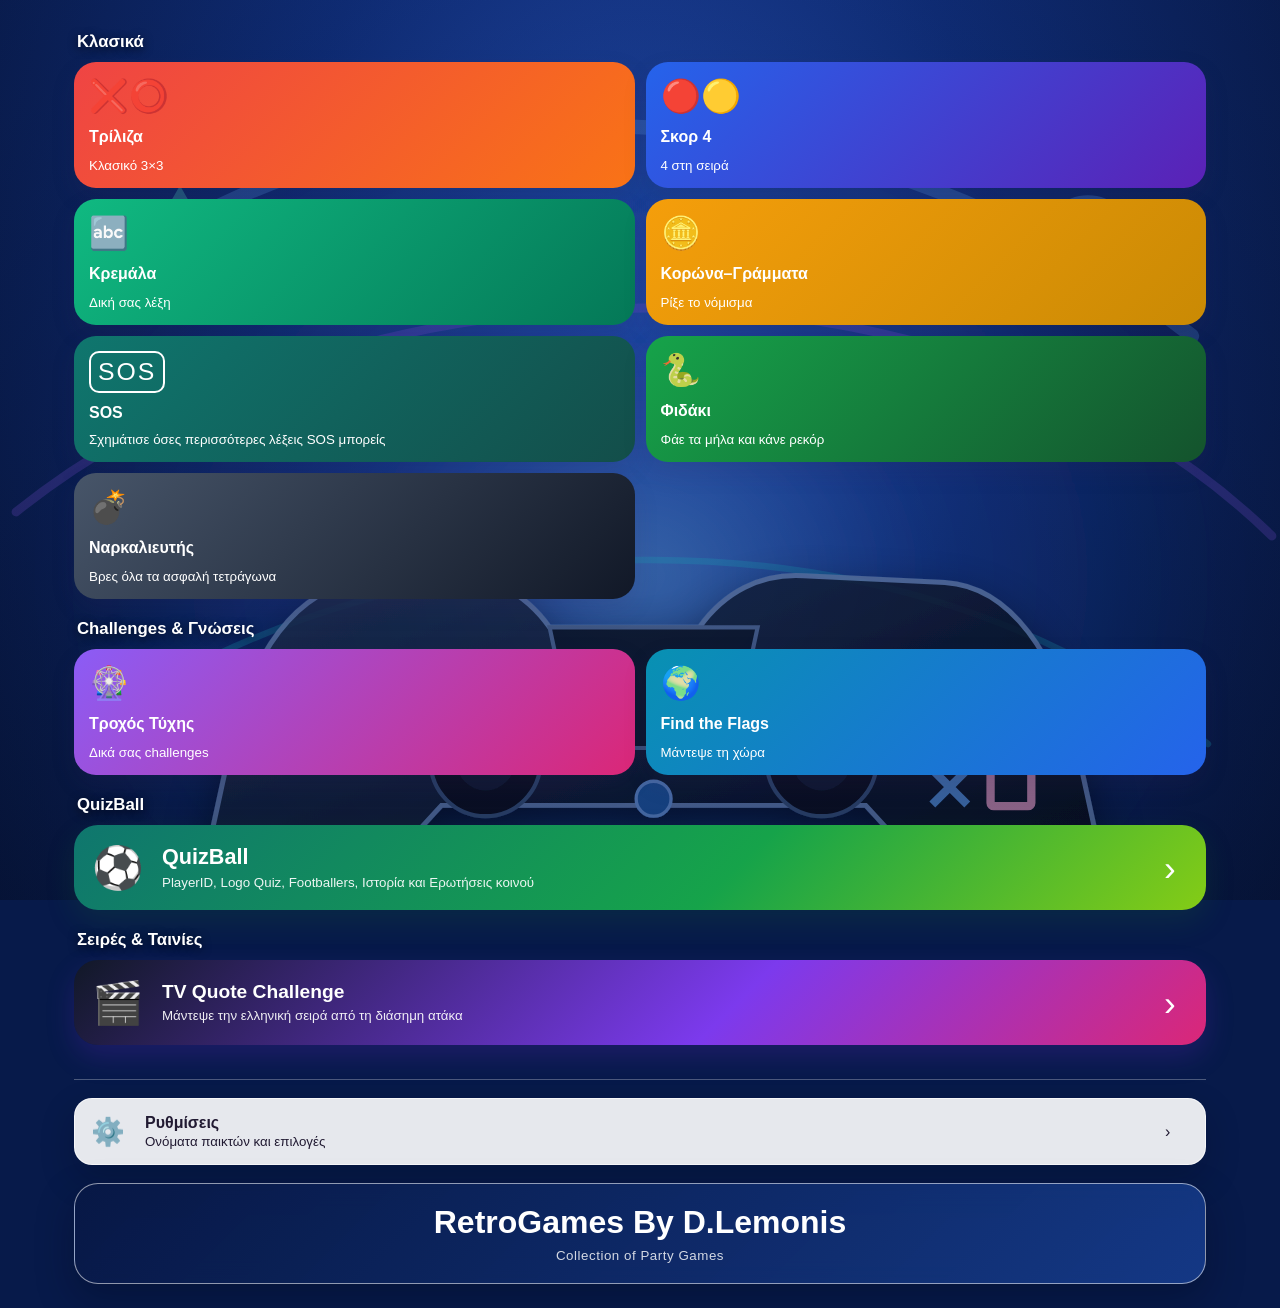
==== commit 2f0221c7: "Add files via upload" ====
--- a/index.html
+++ b/index.html
@@ -6,7 +6,7 @@
 <meta name="theme-color" content="#5b21b6">
 <title>RetroGames By D.Lemonis</title>
 <link rel="manifest" href="manifest.json">
-<link rel="stylesheet" href="style.css?v=stable4">
+<link rel="stylesheet" href="style.css?v=stable6">
 </head>
 <body class="home-view">
 <div class="app">
@@ -31,6 +31,8 @@
 <button class="game green" data-screen="hang"><i>🔤</i><b>Κρεμάλα</b><small>Δική σας λέξη</small></button>
 <button class="game gold" data-screen="coin"><i>🪙</i><b>Κορώνα–Γράμματα</b><small>Ρίξε το νόμισμα</small></button>
 <button class="game sos-card" data-screen="sos"><i>SOS</i><b>SOS</b><small>Σχημάτισε όσες περισσότερες λέξεις SOS μπορείς</small></button>
+<button class="game snake-card" data-screen="snake"><i>🐍</i><b>Φιδάκι</b><small>Φάε τα μήλα και κάνε ρεκόρ</small></button>
+<button class="game mines-card" data-screen="mines"><i>💣</i><b>Ναρκαλιευτής</b><small>Βρες όλα τα ασφαλή τετράγωνα</small></button>
 </div>
 
 <h2>Challenges & Γνώσεις</h2>
@@ -69,16 +71,31 @@
 <section id="sos" class="screen">
 <div class="card sos-head">
   <div><small>Παίζει τώρα</small><b id="sosTurnName">Παίκτης 1</b></div>
-  <div class="sos-score"><span><small id="sosName1">Παίκτης 1</small><b id="sosScore1">0</b></span><span><small id="sosName2">Παίκτης 2</small><b id="sosScore2">0</b></span></div>
+  <div class="sos-score"><span id="sosScoreBox1" class="player-one active"><small id="sosName1">Παίκτης 1 · S</small><b id="sosScore1">0</b><em>ΠΟΝΤΟΙ</em></span><span id="sosScoreBox2" class="player-two"><small id="sosName2">Παίκτης 2 · O</small><b id="sosScore2">0</b><em>ΠΟΝΤΟΙ</em></span></div>
 </div>
 <div class="card sos-controls">
-  <p>Διάλεξε γράμμα και μετά πάτησε ένα άδειο τετράγωνο.</p>
-  <div class="sos-letter-pick"><button id="sosPickS" class="active">S</button><button id="sosPickO">O</button></div>
+  <p>Οι παίκτες παίζουν εναλλάξ. Ο Παίκτης 1 βάζει πάντα <b>S</b> και ο Παίκτης 2 πάντα <b>O</b>.</p>
+  <div class="sos-letter-pick fixed"><button id="sosFixedS" class="active" disabled>S</button><button id="sosFixedO" disabled>O</button></div>
 </div>
 <div id="sosBoard" class="sos-board" aria-label="Πίνακας SOS"></div>
 <p id="sosMsg" class="msg"></p>
 <div class="actions"><button id="sosNew" class="primary">Νέο παιχνίδι</button><button id="sosReset">Μηδενισμός σκορ</button></div>
-<div class="card sos-rules"><b>Κανόνες</b><p>Κάθε οριζόντιο, κάθετο ή διαγώνιο SOS δίνει 1 πόντο. Όταν σχηματίσεις SOS, παίζεις ξανά. Το παιχνίδι τελειώνει όταν γεμίσει ο πίνακας.</p></div>
+<div class="card sos-rules"><b>Κανόνες</b><p>Κάθε οριζόντιο, κάθετο ή διαγώνιο SOS δίνει 1 πόντο. Οι παίκτες παίζουν πάντα εναλλάξ: ο πρώτος με S και ο δεύτερος με O. Κάθε SOS σημειώνεται με τη γραμμή και το χρώμα του παίκτη που το ολοκλήρωσε.</p></div>
+</section>
+
+<section id="snake" class="screen">
+<div class="card arcade-head"><div><small>Σκορ</small><b id="snakeScore">0</b></div><div><small>Ρεκόρ</small><b id="snakeBest">0</b></div><label>Δυσκολία<select id="snakeLevel"><option value="180">Εύκολο</option><option value="125" selected>Κανονικό</option><option value="80">Δύσκολο</option></select></label></div>
+<div class="snake-wrap"><canvas id="snakeCanvas" width="400" height="400" aria-label="Παιχνίδι Φιδάκι"></canvas></div>
+<p id="snakeMsg" class="msg">Πάτησε Έναρξη</p>
+<div class="snake-pad"><button data-dir="up">▲</button><div><button data-dir="left">◀</button><button data-dir="down">▼</button><button data-dir="right">▶</button></div></div>
+<div class="actions"><button id="snakeStart" class="primary">Έναρξη</button><button id="snakePause">Παύση</button><button id="snakeReset">Νέο παιχνίδι</button></div>
+</section>
+
+<section id="mines" class="screen">
+<div class="card mines-head"><button id="minesNew" class="mine-face" aria-label="Νέο παιχνίδι">🙂</button><div><small>Νάρκες</small><b id="minesLeft">10</b></div><div><small>Χρόνος</small><b id="minesTime">0</b></div><label>Επίπεδο<select id="minesLevel"><option value="beginner">Αρχάριος 9×9</option><option value="medium">Μεσαίος 12×12</option><option value="advanced">Προχωρημένος 16×16</option></select></label></div>
+<p class="mines-help">Απλό πάτημα: άνοιγμα · Δεξί κλικ ή παρατεταμένο πάτημα: σημαία 🚩</p>
+<div id="minesBoard" class="mines-board" aria-label="Πίνακας Ναρκαλιευτή"></div>
+<p id="minesMsg" class="msg"></p>
 </section>
 
 <section id="hang" class="screen">
@@ -227,6 +244,6 @@
 </main>
 </div>
 <div id="toast"></div>
-<script src="app.js?v=stable4"></script>
+<script src="app.js?v=stable6"></script>
 </body>
 </html>
--- a/style.css
+++ b/style.css
@@ -298,3 +298,48 @@
 .sos-board{--sos-size:8;display:grid;grid-template-columns:repeat(var(--sos-size),1fr);gap:4px;width:min(94vw,620px);margin:14px auto}.sos-board button{aspect-ratio:1;border:1px solid #b9afca;border-radius:7px;background:#fff;font-size:clamp(1rem,4vw,1.6rem);font-weight:900;padding:0}.sos-board button:disabled{opacity:1;color:#2d2140}.sos-rules{margin-top:14px}.sos-rules p{margin-bottom:0;color:var(--mut);line-height:1.45}
 #sports .image-box.logo #qbLogo{display:block;width:100%;height:100%;object-fit:contain!important;background:#fff;padding:10px!important}
 @media(max-width:520px){.sos-head{align-items:flex-start;flex-direction:column}.sos-score{width:100%}.sos-score span{flex:1}.sos-board{gap:3px}.sos-board button{border-radius:5px}}
+
+/* Stable V5: καθαρό πλήρες σήμα και διακριτική απόκρυψη ονομασίας */
+#sports .image-box.logo{background:#fff!important;overflow:hidden;position:relative}
+#sports .image-box.logo #qbLogo{width:100%!important;height:100%!important;object-fit:contain!important;object-position:center!important;padding:8px!important;background:#fff!important}
+#sports .image-box.logo .logo-cover{left:24%!important;right:24%!important;height:9%!important;border-radius:8px!important;background:rgba(255,255,255,.88)!important;backdrop-filter:blur(8px);-webkit-backdrop-filter:blur(8px);box-shadow:0 0 10px rgba(255,255,255,.9)!important}
+#sports .image-box.logo .logo-cover-top{top:8%!important}
+#sports .image-box.logo .logo-cover-mid{top:68%!important}
+
+/* Stable V5: SOS με σταθερό γράμμα ανά παίκτη και έγχρωμες γραμμές */
+.sos-score span{border:3px solid transparent;transition:.18s;position:relative;min-width:118px}
+.sos-score span.player-one{background:#eef5ff;border-color:#3b82f6;color:#1d4ed8}
+.sos-score span.player-two{background:#fff1f2;border-color:#ef4444;color:#b91c1c}
+.sos-score span.active{transform:scale(1.06);box-shadow:0 0 0 4px rgba(255,255,255,.8),0 8px 22px rgba(31,41,55,.18)}
+.sos-score em{display:block;font-size:.66rem;font-style:normal;font-weight:900;letter-spacing:.09em;opacity:.72}
+.sos-score b{font-size:2rem!important;line-height:1.05}
+.sos-letter-pick.fixed button{opacity:.45;cursor:default}
+.sos-letter-pick.fixed button.active{opacity:1}
+.sos-letter-pick.fixed #sosFixedS.active{background:#3b82f6;border-color:#3b82f6}
+.sos-letter-pick.fixed #sosFixedO.active{background:#ef4444;border-color:#ef4444}
+.sos-board{position:relative}
+.sos-board button{position:relative;z-index:2}
+.sos-board button.letter-s{color:#2563eb!important;background:#eff6ff}
+.sos-board button.letter-o{color:#dc2626!important;background:#fff1f2}
+.sos-lines{position:absolute;inset:0;width:100%;height:100%;z-index:4;pointer-events:none;overflow:visible}
+.sos-lines line{stroke-width:.11;stroke-linecap:round;filter:drop-shadow(0 0 .045px #fff)}
+.sos-lines line.player-1{stroke:#2563eb}
+.sos-lines line.player-2{stroke:#ef4444}
+@media(max-width:520px){.sos-score span{min-width:0}.sos-score b{font-size:1.7rem!important}#sports .image-box.logo .logo-cover{left:20%!important;right:20%!important}}
+
+/* Stable V6: Retro Arcade - Φιδάκι & Ναρκαλιευτής */
+.snake-card{background:linear-gradient(135deg,#16a34a,#14532d)}
+.mines-card{background:linear-gradient(135deg,#475569,#111827)}
+.arcade-head,.mines-head{display:flex;align-items:center;justify-content:center;gap:18px;flex-wrap:wrap;text-align:center}
+.arcade-head>div,.mines-head>div{min-width:82px;padding:8px 13px;border-radius:12px;background:#f4f1f8}.arcade-head small,.arcade-head b,.mines-head small,.mines-head b{display:block}.arcade-head b,.mines-head b{font-size:1.6rem}
+.arcade-head label,.mines-head label{margin:0;min-width:180px;text-align:left}.arcade-head select,.mines-head select{margin-top:5px}
+.snake-wrap{width:min(92vw,520px);margin:16px auto;padding:10px;border-radius:18px;background:#111827;box-shadow:0 14px 35px rgba(0,0,0,.25)}
+#snakeCanvas{display:block;width:100%;height:auto;aspect-ratio:1;background:#e9f7e9;border-radius:12px;touch-action:none}
+.snake-pad{display:none;text-align:center;margin:10px auto}.snake-pad button{width:62px;height:50px;margin:3px;border-radius:12px;font-size:1.2rem;font-weight:900}.snake-pad>div{display:flex;justify-content:center}
+.mines-help{text-align:center;color:var(--mut);font-weight:700}
+.mine-face{font-size:1.7rem;width:56px;height:48px;border-radius:12px;background:#fff;border:2px solid var(--border)}
+.mines-board{--mine-cols:9;display:grid;grid-template-columns:repeat(var(--mine-cols),minmax(24px,1fr));gap:2px;width:min(96vw,650px);margin:15px auto;padding:7px;background:#64748b;border:4px ridge #cbd5e1;border-radius:8px;user-select:none;touch-action:manipulation}
+.mines-board button{aspect-ratio:1;padding:0;border:2px outset #fff;background:#cbd5e1;border-radius:2px;font-size:clamp(.72rem,2.4vw,1.15rem);font-weight:900;min-width:0}
+.mines-board button.open{border:1px solid #94a3b8;background:#e2e8f0}.mines-board button.mine{background:#fecaca}.mines-board button.flagged{background:#fde68a}
+.mines-board button.n1{color:#2563eb}.mines-board button.n2{color:#15803d}.mines-board button.n3{color:#dc2626}.mines-board button.n4{color:#6d28d9}.mines-board button.n5,.mines-board button.n6,.mines-board button.n7,.mines-board button.n8{color:#111827}
+@media(max-width:700px){.snake-pad{display:block}.arcade-head,.mines-head{gap:8px}.arcade-head>div,.mines-head>div{min-width:70px}.mines-board{gap:1px;padding:4px}.mines-board button{border-width:1px}}
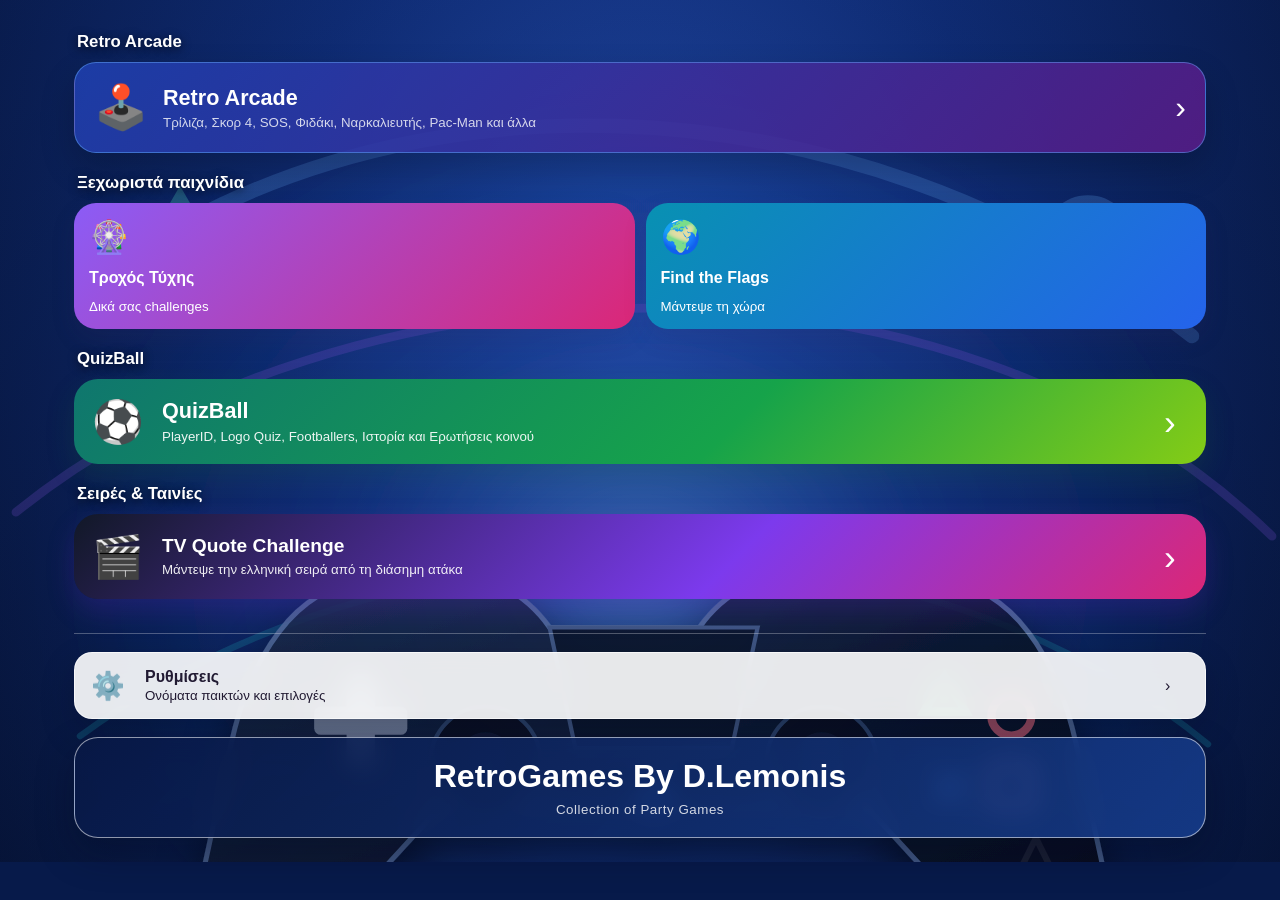
==== commit 2468ce0c: "Add files via upload" ====
--- a/index.html
+++ b/index.html
@@ -6,7 +6,7 @@
 <meta name="theme-color" content="#5b21b6">
 <title>RetroGames By D.Lemonis</title>
 <link rel="manifest" href="manifest.json">
-<link rel="stylesheet" href="style.css?v=stable6">
+<link rel="stylesheet" href="style.css?v=stable8">
 </head>
 <body class="home-view">
 <div class="app">
@@ -24,8 +24,33 @@
 </div>
 <section id="home" class="screen active">
 
-<h2>Κλασικά</h2>
-<div class="grid">
+<h2>Retro Arcade</h2>
+<button class="arcade-hero" data-screen="arcade"><span class="arcade-hero-icon">🕹️</span><span><b>Retro Arcade</b><small>Τρίλιζα, Σκορ 4, SOS, Φιδάκι, Ναρκαλιευτής, Pac-Man και άλλα</small></span><span class="quizball-arrow">›</span></button>
+
+<h2>Ξεχωριστά παιχνίδια</h2>
+<div class="grid featured-games">
+<button class="game purple" data-screen="wheel"><i>🎡</i><b>Τροχός Τύχης</b><small>Δικά σας challenges</small></button>
+<button class="game cyan" type="button" onclick="location.href='find-the-flags.html'"><i>🌍</i><b>Find the Flags</b><small>Μάντεψε τη χώρα</small></button>
+</div>
+
+<h2>QuizBall</h2>
+<button class="quizball-hero" data-screen="sports"><span class="quizball-icon">⚽</span><span><b>QuizBall</b><small>PlayerID, Logo Quiz, Footballers, Ιστορία και Ερωτήσεις κοινού</small></span><span class="quizball-arrow">›</span></button>
+
+<h2>Σειρές & Ταινίες</h2>
+<button class="quote-game-hero" data-screen="quotes"><span class="quote-game-icon">🎬</span><span><b>TV Quote Challenge</b><small>Μάντεψε την ελληνική σειρά από τη διάσημη ατάκα</small></span><span class="quizball-arrow">›</span></button>
+
+<div class="home-settings-wrap">
+  <button class="home-settings-btn" data-screen="settings"><span>⚙️</span><span><b>Ρυθμίσεις</b><small>Ονόματα παικτών και επιλογές</small></span><span>›</span></button>
+</div>
+<div class="home-brand-banner" aria-label="RetroGames By D.Lemonis">
+  <strong>RetroGames By D.Lemonis</strong>
+  <small>Collection of Party Games</small>
+</div>
+</section>
+
+<section id="arcade" class="screen">
+<div class="arcade-intro card"><span>🕹️</span><div><h2>Retro Arcade</h2><p>Όλα τα κλασικά παιχνίδια σε μία κατηγορία.</p></div></div>
+<div class="grid arcade-grid">
 <button class="game red" data-screen="tic"><i>❌⭕</i><b>Τρίλιζα</b><small>Κλασικό 3×3</small></button>
 <button class="game blue" data-screen="connect"><i>🔴🟡</i><b>Σκορ 4</b><small>4 στη σειρά</small></button>
 <button class="game green" data-screen="hang"><i>🔤</i><b>Κρεμάλα</b><small>Δική σας λέξη</small></button>
@@ -33,26 +58,7 @@
 <button class="game sos-card" data-screen="sos"><i>SOS</i><b>SOS</b><small>Σχημάτισε όσες περισσότερες λέξεις SOS μπορείς</small></button>
 <button class="game snake-card" data-screen="snake"><i>🐍</i><b>Φιδάκι</b><small>Φάε τα μήλα και κάνε ρεκόρ</small></button>
 <button class="game mines-card" data-screen="mines"><i>💣</i><b>Ναρκαλιευτής</b><small>Βρες όλα τα ασφαλή τετράγωνα</small></button>
-</div>
-
-<h2>Challenges & Γνώσεις</h2>
-<div class="grid">
-<button class="game purple" data-screen="wheel"><i>🎡</i><b>Τροχός Τύχης</b><small>Δικά σας challenges</small></button>
-<button class="game cyan" type="button" onclick="location.href='find-the-flags.html'"><i>🌍</i><b>Find the Flags</b><small>Μάντεψε τη χώρα</small></button>
-</div>
-
-<h2>QuizBall</h2>
-<button class="quizball-hero" data-screen="sports"><span class="quizball-icon">⚽</span><span><b>QuizBall</b><small>PlayerID, Logo Quiz, Footballers, Ιστορία και Ερωτήσεις κοινού</small></span><span class="quizball-arrow">›</span></button>
-
-<h2>Σειρές & Ταινίες</h2>
-<button class="quote-game-hero" data-screen="quotes"><span class="quote-game-icon">🎬</span><span><b>TV Quote Challenge</b><small>Μάντεψε την ελληνική σειρά από τη διάσημη ατάκα</small></span><span class="quizball-arrow">›</span></button>
-
-<div class="home-settings-wrap">
-  <button class="home-settings-btn" data-screen="settings"><span>⚙️</span><span><b>Ρυθμίσεις</b><small>Ονόματα παικτών και επιλογές</small></span><span>›</span></button>
-</div>
-<div class="home-brand-banner" aria-label="RetroGames By D.Lemonis">
-  <strong>RetroGames By D.Lemonis</strong>
-  <small>Collection of Party Games</small>
+<button class="game pac-card" data-screen="pacman"><i>🟡</i><b>Pac-Man</b><small>Φάε τις τελείες και ξέφυγε από τα φαντάσματα</small></button>
 </div>
 </section>
 
@@ -89,6 +95,15 @@
 <p id="snakeMsg" class="msg">Πάτησε Έναρξη</p>
 <div class="snake-pad"><button data-dir="up">▲</button><div><button data-dir="left">◀</button><button data-dir="down">▼</button><button data-dir="right">▶</button></div></div>
 <div class="actions"><button id="snakeStart" class="primary">Έναρξη</button><button id="snakePause">Παύση</button><button id="snakeReset">Νέο παιχνίδι</button></div>
+</section>
+
+
+<section id="pacman" class="screen">
+<div class="card arcade-head pac-head"><div><small>Σκορ</small><b id="pacScore">0</b></div><div><small>Ρεκόρ</small><b id="pacBest">0</b></div><div><small>Ζωές</small><b id="pacLives">3</b></div></div>
+<div class="pac-wrap"><canvas id="pacCanvas" width="420" height="420" aria-label="Παιχνίδι Pac-Man"></canvas></div>
+<p id="pacMsg" class="msg">Πάτησε Έναρξη</p>
+<div class="snake-pad pac-pad"><button data-pac-dir="up">▲</button><div><button data-pac-dir="left">◀</button><button data-pac-dir="down">▼</button><button data-pac-dir="right">▶</button></div></div>
+<div class="actions"><button id="pacStart" class="primary">Έναρξη</button><button id="pacPause">Παύση</button><button id="pacReset">Νέο παιχνίδι</button></div>
 </section>
 
 <section id="mines" class="screen">
@@ -244,6 +259,6 @@
 </main>
 </div>
 <div id="toast"></div>
-<script src="app.js?v=stable6"></script>
+<script src="app.js?v=stable7"></script>
 </body>
 </html>
--- a/style.css
+++ b/style.css
@@ -343,3 +343,22 @@
 .mines-board button.open{border:1px solid #94a3b8;background:#e2e8f0}.mines-board button.mine{background:#fecaca}.mines-board button.flagged{background:#fde68a}
 .mines-board button.n1{color:#2563eb}.mines-board button.n2{color:#15803d}.mines-board button.n3{color:#dc2626}.mines-board button.n4{color:#6d28d9}.mines-board button.n5,.mines-board button.n6,.mines-board button.n7,.mines-board button.n8{color:#111827}
 @media(max-width:700px){.snake-pad{display:block}.arcade-head,.mines-head{gap:8px}.arcade-head>div,.mines-head>div{min-width:70px}.mines-board{gap:1px;padding:4px}.mines-board button{border-width:1px}}
+/* Stable 7: καθαρό ολόκληρο σήμα */
+#sports .image-box.logo{background:#fff!important;min-height:390px!important;overflow:hidden!important}
+#sports .image-box.logo img{width:100%!important;height:100%!important;object-fit:contain!important;padding:14px!important;box-sizing:border-box!important;background:#fff!important}
+#sports .image-box.logo .logo-cover{background:rgba(255,255,255,.86)!important;backdrop-filter:blur(7px)!important;-webkit-backdrop-filter:blur(7px)!important;box-shadow:0 0 8px rgba(255,255,255,.9)!important;border-radius:7px!important}
+
+
+/* Stable 8: Retro Arcade, responsive Logo Quiz and Pac-Man */
+.arcade-hero{width:100%;display:flex;align-items:center;gap:15px;text-align:left;padding:19px;border-radius:22px;border:1px solid rgba(96,165,250,.5);background:linear-gradient(135deg,rgba(30,64,175,.88),rgba(88,28,135,.88));color:#fff;box-shadow:0 16px 35px rgba(0,0,0,.2)}
+.arcade-hero-icon{font-size:2.7rem}.arcade-hero b{display:block;font-size:1.35rem}.arcade-hero small{display:block;opacity:.8;margin-top:4px}.arcade-hero .quizball-arrow{margin-left:auto;font-size:2rem}.arcade-intro{display:flex;align-items:center;gap:14px}.arcade-intro>span{font-size:3rem}.arcade-intro h2,.arcade-intro p{margin:0}.arcade-grid{margin-top:14px}.pac-card{background:linear-gradient(145deg,#fde047,#f59e0b)!important;color:#111827!important}.pac-wrap{width:min(94vw,560px);margin:0 auto 12px;border:5px solid #1d4ed8;border-radius:18px;overflow:hidden;background:#020617;box-shadow:0 0 28px rgba(37,99,235,.4)}#pacCanvas{display:block;width:100%;height:auto;aspect-ratio:1/1}.pac-head{grid-template-columns:repeat(3,1fr)}
+/* Hide team wording more cleanly, while keeping the crest visible. */
+#sports .image-box.logo .logo-cover{background:rgba(255,255,255,.91)!important;backdrop-filter:blur(11px)!important;-webkit-backdrop-filter:blur(11px)!important;box-shadow:0 0 12px rgba(255,255,255,.98)!important}
+@media(min-width:700px){
+  #sports .image-box.logo{width:min(100%,680px)!important;height:460px!important;min-height:0!important;margin:0 auto!important}
+  #sports .image-box.logo #qbLogo{width:100%!important;height:100%!important;max-width:520px!important;max-height:420px!important;margin:auto!important;padding:22px!important;object-fit:contain!important}
+}
+@media(max-width:699px){
+  #sports .image-box.logo{height:auto!important;min-height:0!important;aspect-ratio:1/1.05!important}
+  #sports .image-box.logo #qbLogo{padding:10px!important}
+}
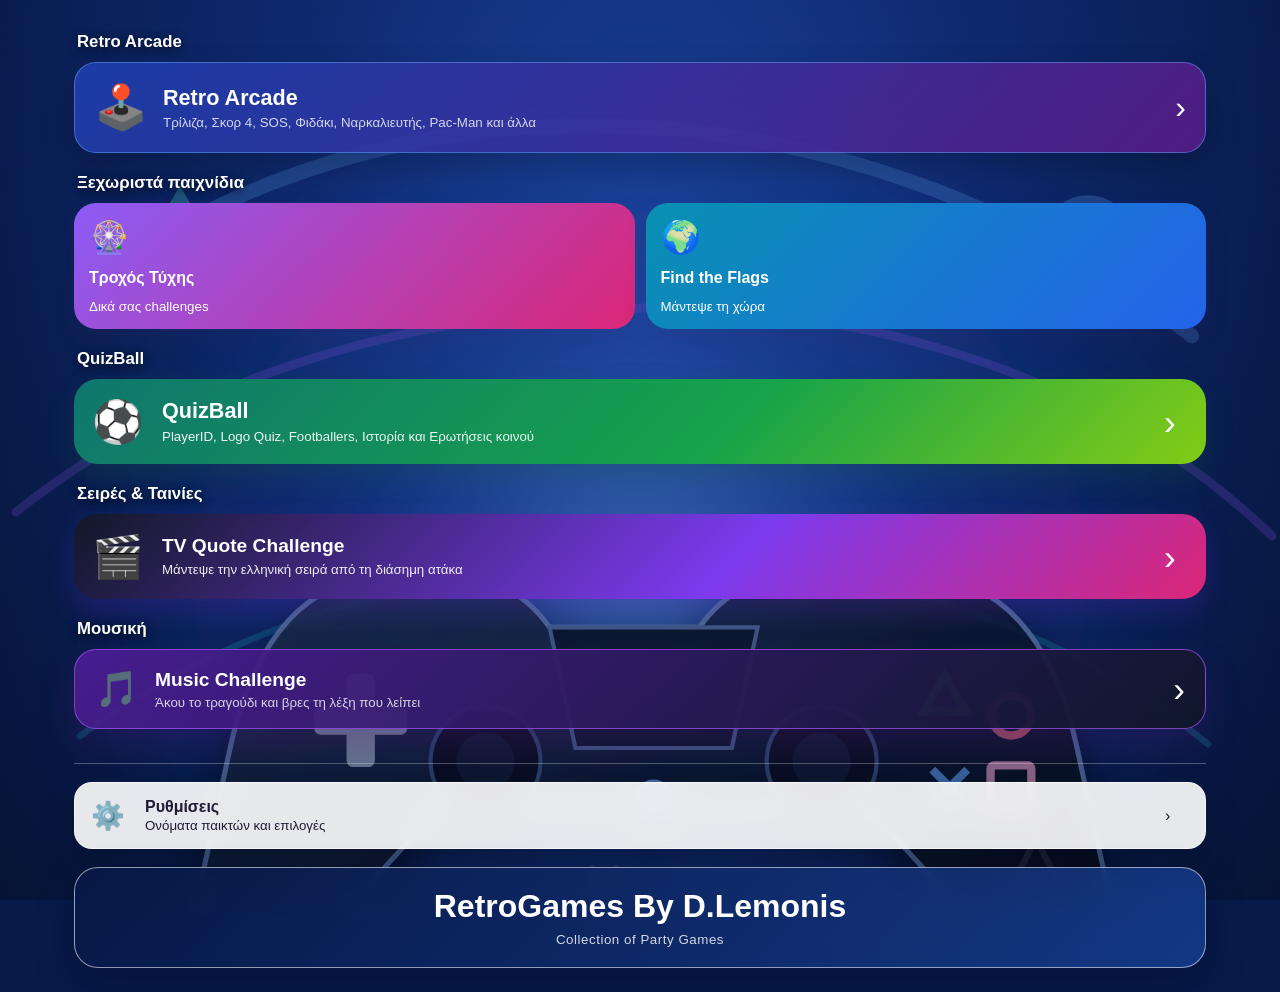
==== commit e4b32517: "Add files via upload" ====
--- a/index.html
+++ b/index.html
@@ -6,7 +6,7 @@
 <meta name="theme-color" content="#5b21b6">
 <title>RetroGames By D.Lemonis</title>
 <link rel="manifest" href="manifest.json">
-<link rel="stylesheet" href="style.css?v=stable8">
+<link rel="stylesheet" href="style.css?v=music11">
 </head>
 <body class="home-view">
 <div class="app">
@@ -38,6 +38,9 @@
 
 <h2>Σειρές & Ταινίες</h2>
 <button class="quote-game-hero" data-screen="quotes"><span class="quote-game-icon">🎬</span><span><b>TV Quote Challenge</b><small>Μάντεψε την ελληνική σειρά από τη διάσημη ατάκα</small></span><span class="quizball-arrow">›</span></button>
+
+<h2>Μουσική</h2>
+<button class="music-game-hero" data-screen="music"><span class="music-game-icon">🎵</span><span><b>Music Challenge</b><small>Άκου το τραγούδι και βρες τη λέξη που λείπει</small></span><span class="quizball-arrow">›</span></button>
 
 <div class="home-settings-wrap">
   <button class="home-settings-btn" data-screen="settings"><span>⚙️</span><span><b>Ρυθμίσεις</b><small>Ονόματα παικτών και επιλογές</small></span><span>›</span></button>
@@ -90,7 +93,7 @@
 </section>
 
 <section id="snake" class="screen">
-<div class="card arcade-head"><div><small>Σκορ</small><b id="snakeScore">0</b></div><div><small>Ρεκόρ</small><b id="snakeBest">0</b></div><label>Δυσκολία<select id="snakeLevel"><option value="180">Εύκολο</option><option value="125" selected>Κανονικό</option><option value="80">Δύσκολο</option></select></label></div>
+<div class="card arcade-head"><div><small>Σκορ</small><b id="snakeScore">0</b></div><div><small>Ρεκόρ</small><b id="snakeBest">0</b></div><label>Δυσκολία<select id="snakeLevel"><option value="180">Εύκολο</option><option value="125" selected>Κανονικό</option><option value="80">Δύσκολο</option></select></label><label>Χειρισμός<select id="snakeControl"><option value="both" selected>Βελάκια + Swipe</option><option value="buttons">Μόνο βελάκια</option><option value="swipe">Μόνο άγγιγμα</option></select></label></div>
 <div class="snake-wrap"><canvas id="snakeCanvas" width="400" height="400" aria-label="Παιχνίδι Φιδάκι"></canvas></div>
 <p id="snakeMsg" class="msg">Πάτησε Έναρξη</p>
 <div class="snake-pad"><button data-dir="up">▲</button><div><button data-dir="left">◀</button><button data-dir="down">▼</button><button data-dir="right">▶</button></div></div>
@@ -236,6 +239,67 @@
 
 
 
+<section id="music" class="screen music-screen">
+<div id="musicHub">
+  <div class="card music-cover"><div class="music-cover-icon">🎵</div><h2>Music Challenge</h2><p>Άκου ένα απόσπασμα από το YouTube και συμπλήρωσε τη λέξη ή τη φράση που λείπει.</p></div>
+  <div class="card form-card music-setup">
+    <h2>Νέο παιχνίδι</h2>
+    <label>Αριθμός παικτών<select id="musicPlayerCount"><option value="2">2 παίκτες</option><option value="3">3 παίκτες</option><option value="4">4 παίκτες</option><option value="5">5 παίκτες</option><option value="6">6 παίκτες</option></select></label>
+    <div id="musicPlayerNames" class="music-player-names"></div>
+    <label>Επίπεδο<select id="musicLevel"><option value="beginner">Αρχάριος · 4 επιλογές</option><option value="advanced">Προχωρημένος · πληκτρολόγηση</option></select></label>
+    <label>Αριθμός γύρων<select id="musicRounds"><option value="5">5 γύροι</option><option value="10" selected>10 γύροι</option><option value="15">15 γύροι</option><option value="all">Όλα τα τραγούδια</option></select></label>
+    <button id="musicStart" class="primary full">ΕΝΑΡΞΗ ΠΑΙΧΝΙΔΙΟΥ</button>
+    <button id="musicManage" class="secondary full">＋ ΠΡΟΣΘΗΚΗ / ΔΙΑΧΕΙΡΙΣΗ ΤΡΑΓΟΥΔΙΩΝ</button>
+    <p id="musicCount" class="helper centered"></p>
+  </div>
+</div>
+
+<div id="musicManager" class="hidden">
+  <div class="card form-card">
+    <h2 id="musicEditorTitle">Προσθήκη τραγουδιού</h2>
+    <label>YouTube link<input id="musicUrl" type="url" inputmode="url" placeholder="https://www.youtube.com/watch?v=..."></label>
+    <div class="actions"><button id="musicFetch" class="secondary">Έλεγχος συνδέσμου</button><button id="musicPreview" class="secondary">▶ Προεπισκόπηση</button></div>
+    <div id="musicMetaPreview" class="music-meta-preview hidden"><img id="musicThumb" alt="Μικρογραφία"><div><b id="musicDetectedTitle"></b><small id="musicDetectedArtist"></small></div></div>
+    <label>Καλλιτέχνης<input id="musicArtist" type="text" placeholder="Συμπληρώνεται αυτόματα ή γράψε το"></label>
+    <label>Τίτλος τραγουδιού<input id="musicTitle" type="text" placeholder="Συμπληρώνεται αυτόματα ή γράψε το"></label>
+    <div class="music-time-grid"><label>Έναρξη αποσπάσματος<input id="musicStartTime" type="text" inputmode="numeric" placeholder="00:45"></label><label>Λήξη αποσπάσματος<input id="musicEndTime" type="text" inputmode="numeric" placeholder="00:55"></label></div>
+    <label>Ολόκληρος στίχος<textarea id="musicLyric" rows="3" placeholder="Γράψε το μέρος του στίχου..."></textarea></label>
+    <p class="helper">Πάτησε πάνω στη λέξη ή στις λέξεις που θέλεις να κρυφτούν.</p>
+    <div id="musicWordPicker" class="music-word-picker"></div>
+    <label>Σωστή απάντηση<input id="musicAnswer" type="text" placeholder="Συμπληρώνεται από τις επιλεγμένες λέξεις"></label>
+    <label>Εμφάνιση σε<select id="musicDifficulty"><option value="both">Αρχάριο και Προχωρημένο</option><option value="beginner">Μόνο Αρχάριο</option><option value="advanced">Μόνο Προχωρημένο</option></select></label>
+    <div id="musicEditorPlayer" class="music-embed hidden"></div>
+    <button id="musicSave" class="primary full">ΑΠΟΘΗΚΕΥΣΗ ΤΡΑΓΟΥΔΙΟΥ</button>
+    <button id="musicCancelEdit" class="secondary full hidden">ΑΚΥΡΩΣΗ ΕΠΕΞΕΡΓΑΣΙΑΣ</button>
+  </div>
+  <div class="card form-card">
+    <h3>Μαζική εισαγωγή YouTube links</h3>
+    <p class="helper">Βάλε ένα link σε κάθε γραμμή. Θα δημιουργηθούν πρόχειρες εγγραφές και μετά μπορείς να συμπληρώσεις στίχο, χρόνο και κρυμμένη λέξη.</p>
+    <textarea id="musicBulkLinks" rows="6" placeholder="https://youtu.be/...&#10;https://www.youtube.com/watch?v=..."></textarea>
+    <button id="musicBulkAdd" class="secondary full">ΜΑΖΙΚΗ ΠΡΟΣΘΗΚΗ</button>
+  </div>
+  <div class="card list-card"><h3>Αποθηκευμένα τραγούδια</h3><div id="musicSongList"></div></div>
+  <button id="musicManagerBack" class="secondary full">ΠΙΣΩ</button>
+</div>
+
+<div id="musicGame" class="hidden">
+  <div class="card music-game-head"><div><small>ΠΑΙΖΕΙ ΤΩΡΑ</small><b id="musicTurnName"></b><small id="musicProgress"></small></div><div id="musicScoreboard" class="music-scoreboard"></div><button id="musicQuit" class="secondary">ΤΕΛΟΣ</button></div>
+  <div class="card quiz-card music-question-card">
+    <div class="music-question-meta"><span id="musicLevelBadge" class="quiz-chip"></span><span id="musicSongMeta"></span></div>
+    <div id="musicPlayer" class="music-embed"></div>
+    <div class="music-player-actions"><button id="musicPlayClip" class="primary">▶ ΑΝΑΠΑΡΑΓΩΓΗ</button><button id="musicStopClip" class="secondary">⏹ ΣΤΑΜΑΤΗΜΑ</button><button id="musicReplayClip" class="secondary">↻ ΕΠΑΝΑΛΗΨΗ</button></div>
+    <blockquote id="musicMaskedLyric" class="music-lyric"></blockquote>
+    <div id="musicBeginnerOptions" class="options"></div>
+    <div id="musicAdvancedAnswer" class="written-answer hidden"><input id="musicTypedAnswer" type="text" autocomplete="off" placeholder="Γράψε τη λέξη ή τη φράση"><button id="musicSubmitTyped" class="primary">ΕΠΙΒΕΒΑΙΩΣΗ ΑΠΑΝΤΗΣΗΣ</button></div>
+    <button id="musicConfirmChoice" class="primary full hidden" disabled>ΕΠΙΒΕΒΑΙΩΣΗ ΑΠΑΝΤΗΣΗΣ</button>
+    <p id="musicMsg" class="msg"></p><button id="musicNext" class="primary full hidden">ΕΠΟΜΕΝΟΣ ΠΑΙΚΤΗΣ</button>
+  </div>
+</div>
+
+<div id="musicResults" class="hidden"><div class="card quote-results"><div>🏆</div><h2>Τελική βαθμολογία</h2><div id="musicFinalScores"></div><button id="musicAgain" class="primary full">ΝΕΟ ΠΑΙΧΝΙΔΙ</button></div></div>
+</section>
+
+
 <section id="settings" class="screen">
 <div class="card form-card"><h2>Ονόματα παικτών</h2>
 <label>Παίκτης 1<input id="p1Input" type="text"></label>
@@ -246,6 +310,7 @@
 <p class="helper">Άνοιξε γρήγορα το παιχνίδι που θέλεις να διορθώσεις ή να ενημερώσεις.</p>
 <button id="settingsWheel" class="settings-link"><span>🎡</span><span><b>Τροχός Τύχης</b><small>Προσθήκη, αλλαγή και διαγραφή επιλογών</small></span><span>›</span></button>
 <button id="settingsQuotes" class="settings-link"><span>🎬</span><span><b>TV Quote Challenge</b><small>Προσθήκη και επεξεργασία ερωτήσεων</small></span><span>›</span></button>
+<button id="settingsMusic" class="settings-link"><span>🎵</span><span><b>Music Challenge</b><small>Προσθήκη και επεξεργασία τραγουδιών</small></span><span>›</span></button>
 <button id="settingsQuizball" class="settings-link"><span>⚽</span><span><b>QuizBall</b><small>Άνοιγμα κατηγοριών και ερωτήσεων</small></span><span>›</span></button>
 </div>
 
@@ -259,6 +324,6 @@
 </main>
 </div>
 <div id="toast"></div>
-<script src="app.js?v=stable7"></script>
+<script src="app.js?v=music11"></script>
 </body>
 </html>
--- a/style.css
+++ b/style.css
@@ -362,3 +362,20 @@
   #sports .image-box.logo{height:auto!important;min-height:0!important;aspect-ratio:1/1.05!important}
   #sports .image-box.logo #qbLogo{padding:10px!important}
 }
+
+/* V9: πιο καθαρή κάλυψη γραμμάτων και μεγαλύτερος χειρισμός φιδιού */
+#sports .image-box.logo .logo-cover{background:#05070d!important;opacity:1!important;backdrop-filter:none!important;-webkit-backdrop-filter:none!important;box-shadow:0 0 7px rgba(0,0,0,.95)!important;border:1px solid rgba(255,255,255,.08)!important}
+.snake-pad button{width:82px!important;height:68px!important;font-size:1.75rem!important;border-radius:18px!important;touch-action:manipulation}
+.snake-pad>div{gap:5px}
+.snake-pad{user-select:none;-webkit-user-select:none}
+.snake-wrap{touch-action:none}
+.snake-pad.control-hidden{display:none!important}
+@media(max-width:520px){.snake-pad button{width:88px!important;height:72px!important;font-size:1.9rem!important}.arcade-head label{min-width:145px}}
+
+/* V10: opaque masks controlled per logo by JavaScript */
+#sports .image-box.logo .logo-cover{background:#000!important;opacity:1!important;filter:none!important;backdrop-filter:none!important;-webkit-backdrop-filter:none!important;box-shadow:0 0 5px rgba(0,0,0,.9)!important;border:0!important;}
+
+/* ===== Music Challenge V11 ===== */
+.music-game-hero{width:100%;display:flex;align-items:center;gap:16px;text-align:left;padding:18px 20px;margin-bottom:20px;border-radius:22px;border:1px solid rgba(168,85,247,.7);background:linear-gradient(135deg,rgba(76,29,149,.92),rgba(15,23,42,.96));color:#fff;box-shadow:0 16px 34px rgba(88,28,135,.25)}
+.music-game-hero>span:nth-child(2){display:flex;flex-direction:column;flex:1}.music-game-hero b{font-size:1.2rem}.music-game-hero small{opacity:.8;margin-top:4px}.music-game-icon{font-size:2.2rem}.music-screen{--music-purple:#9333ea}.music-cover{text-align:center;background:radial-gradient(circle at top,rgba(147,51,234,.28),rgba(2,6,23,.96));border-color:rgba(168,85,247,.55)}.music-cover-icon{font-size:4rem}.music-cover h2{font-size:2rem;color:#d8b4fe;margin:.4rem 0}.music-cover p{max-width:620px;margin:auto}.music-setup{max-width:720px;margin-inline:auto}.music-player-names{display:grid;gap:10px;margin:10px 0 16px}.music-player-names label{margin:0}.music-time-grid{display:grid;grid-template-columns:1fr 1fr;gap:12px}.music-meta-preview{display:flex;align-items:center;gap:12px;padding:10px;border:1px solid rgba(148,163,184,.3);border-radius:14px;margin:10px 0}.music-meta-preview img{width:96px;aspect-ratio:16/9;object-fit:cover;border-radius:10px}.music-meta-preview div{display:flex;flex-direction:column}.music-meta-preview small{opacity:.75;margin-top:4px}.music-word-picker{display:flex;flex-wrap:wrap;gap:8px;min-height:48px;padding:10px;border:1px dashed rgba(168,85,247,.6);border-radius:14px;margin-bottom:14px}.music-word-picker button{padding:8px 11px;border-radius:10px;background:#111827;color:#fff;border:1px solid #374151}.music-word-picker button.selected{background:#7e22ce;border-color:#d8b4fe}.music-embed{width:100%;aspect-ratio:16/9;background:#020617;border-radius:16px;overflow:hidden;border:1px solid rgba(148,163,184,.35)}.music-embed iframe{width:100%;height:100%;border:0}.music-game-head{display:flex;gap:12px;align-items:center;justify-content:space-between}.music-game-head>div:first-child{display:flex;flex-direction:column}.music-scoreboard{display:flex;gap:8px;flex-wrap:wrap;justify-content:center}.music-scoreboard span{min-width:80px;padding:8px 10px;border:1px solid #334155;border-radius:12px;text-align:center}.music-scoreboard span.active{border-color:#a855f7;box-shadow:0 0 0 2px rgba(168,85,247,.25)}.music-scoreboard b{display:block;font-size:1.2rem}.music-question-meta{display:flex;align-items:center;justify-content:space-between;gap:12px;margin-bottom:12px}.music-player-actions{display:grid;grid-template-columns:1.3fr 1fr 1fr;gap:10px;margin:12px 0}.music-lyric{font-size:clamp(1.3rem,4vw,2rem);font-weight:800;text-align:center;line-height:1.55;padding:20px;border-radius:16px;background:rgba(88,28,135,.18);border:1px solid rgba(168,85,247,.45);margin:16px 0}.music-song-row{display:grid;grid-template-columns:1fr auto;gap:10px;align-items:center;padding:12px 0;border-bottom:1px solid rgba(148,163,184,.18)}.music-song-row:last-child{border-bottom:0}.music-song-row small{display:block;opacity:.72;margin-top:3px}.music-song-actions{display:flex;gap:6px}.music-song-actions button{padding:8px 10px}.music-final-row{display:flex;justify-content:space-between;gap:12px;padding:12px 4px;border-bottom:1px solid rgba(148,163,184,.2);font-size:1.1rem}.music-final-row.winner{color:#facc15;font-weight:900}.music-question-card{max-width:820px;margin-inline:auto}
+@media(max-width:700px){.music-game-head{align-items:stretch;flex-direction:column}.music-game-head>button{width:100%}.music-scoreboard{justify-content:stretch}.music-scoreboard span{flex:1;min-width:74px}.music-player-actions{grid-template-columns:1fr 1fr}.music-player-actions #musicPlayClip{grid-column:1/-1}.music-time-grid{grid-template-columns:1fr}.music-song-row{grid-template-columns:1fr}.music-song-actions button{flex:1}.music-embed{aspect-ratio:16/10}}
